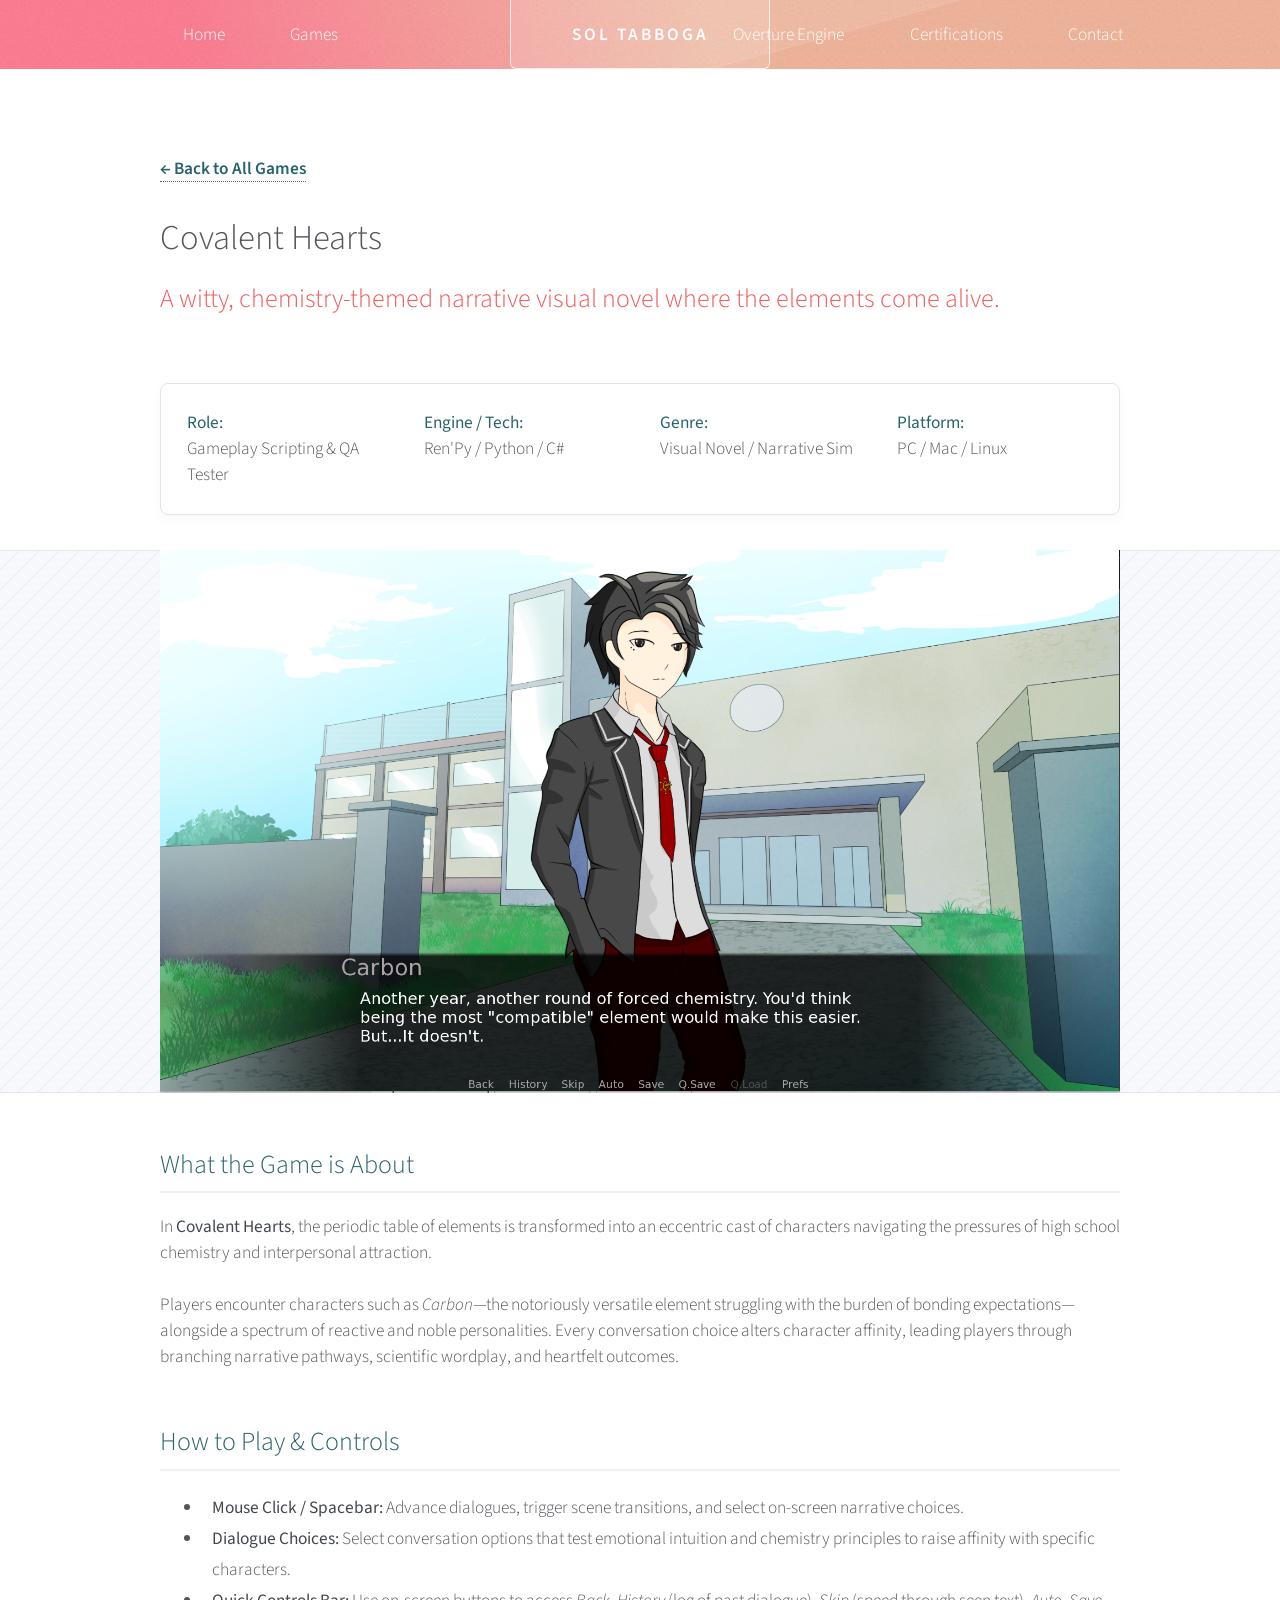
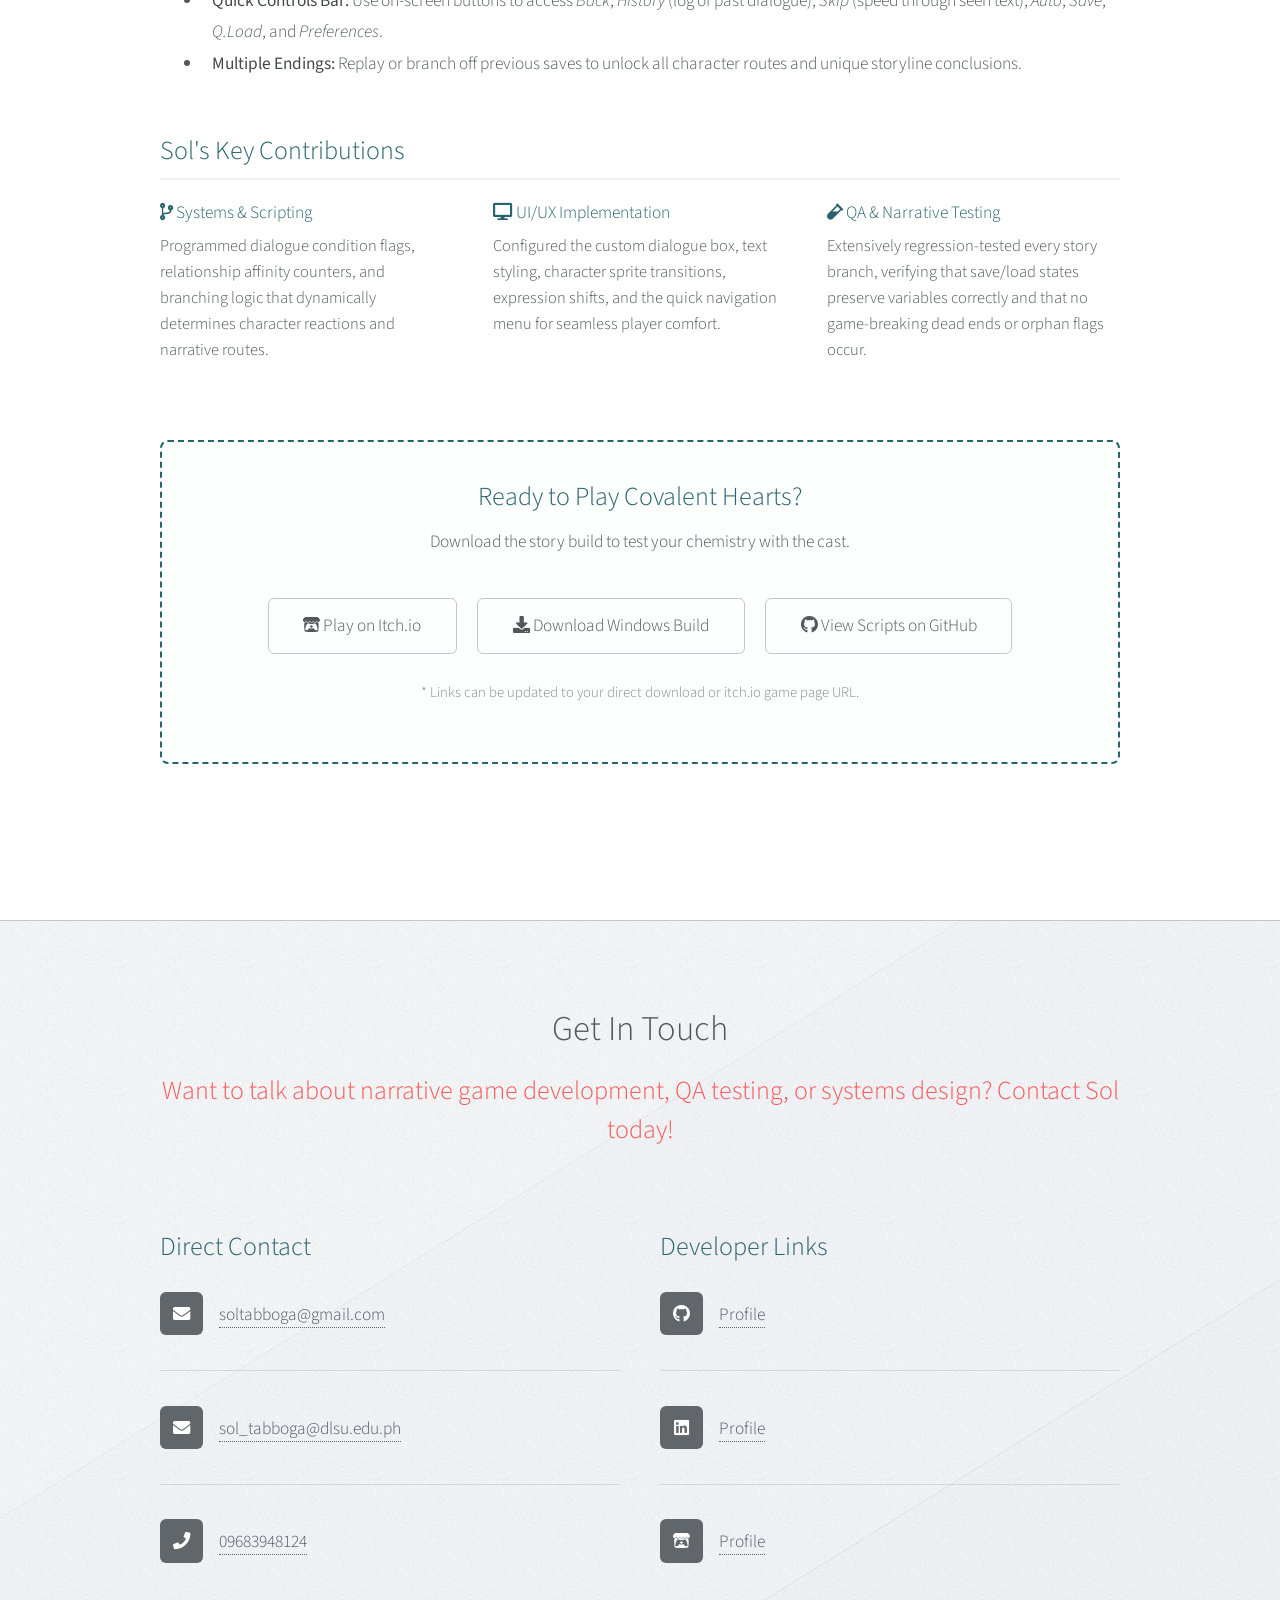
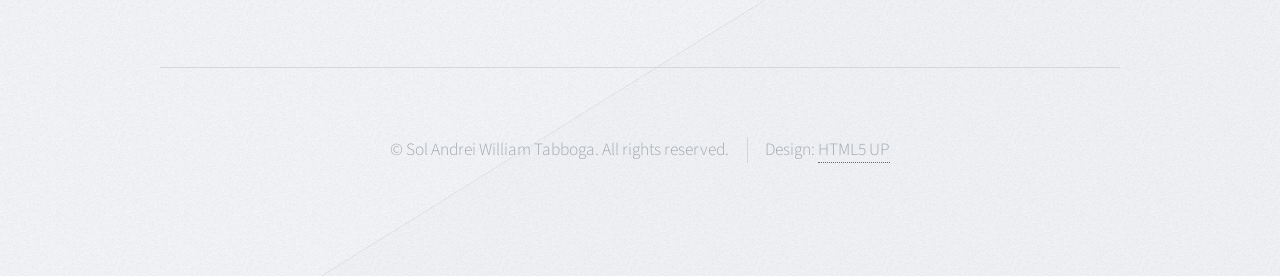
==== covalent-hearts.html @ 1c7dc6fd "Initial commit: Sol Andrei William Tabboga - Game Dev Portfolio" ====
<!DOCTYPE HTML>
<!--
	Telephasic by HTML5 UP
	html5up.net | @ajlkn
	Free for personal and commercial use under the CCA 3.0 license (html5up.net/license)
-->
<html lang="en">
	<head>
		<title>Covalent Hearts | Game Details | Sol Andrei William Tabboga</title>
		<meta charset="utf-8" />
		<meta name="viewport" content="width=device-width, initial-scale=1, user-scalable=no" />
		<link rel="stylesheet" href="assets/css/main.css" />
	</head>
	<body class="no-sidebar is-preload">
		<div id="page-wrapper">

			<!-- Header -->
				<div id="header-wrapper">
					<div id="header" class="container">

						<!-- Logo -->
							<h1 id="logo"><a href="index.html">Sol Tabboga</a></h1>

						<!-- Nav -->
							<nav id="nav">
								<ul>
									<li><a href="index.html">Home</a></li>
									<li>
										<a href="index.html#games">Games</a>
										<ul>
											<li><a href="neatly.html">Neatly</a></li>
											<li><a href="covalent-hearts.html">Covalent Hearts</a></li>
											<li><a href="mythos-manuscripts.html">Mythos Manuscripts</a></li>
										</ul>
									</li>
									<li class="break"><a href="overture-engine.html">Overture Engine</a></li>
									<li><a href="index.html#certifications">Certifications</a></li>
									<li><a href="#contact">Contact</a></li>
								</ul>
							</nav>

					</div>
				</div>

			<!-- Main -->
				<div class="wrapper">
					<div class="container" id="main">

						<p style="margin-bottom: 2em;">
							<a href="index.html#games" style="text-decoration: none; font-weight: 600; color: #27636b;">&larr; Back to All Games</a>
						</p>

						<!-- Content -->
							<article id="content">
								<header>
									<h2>Covalent Hearts</h2>
									<p>A witty, chemistry-themed narrative visual novel where the elements come alive.</p>
								</header>

								<!-- Project Metadata Banner -->
								<div class="project-meta-box">
									<div class="row">
										<div class="col-3 col-6-mobile">
											<strong style="color: #27636b;">Role:</strong><br />
											Gameplay Scripting &amp; QA Tester
										</div>
										<div class="col-3 col-6-mobile">
											<strong style="color: #27636b;">Engine / Tech:</strong><br />
											Ren'Py / Python / C#
										</div>
										<div class="col-3 col-6-mobile">
											<strong style="color: #27636b;">Genre:</strong><br />
											Visual Novel / Narrative Sim
										</div>
										<div class="col-3 col-6-mobile">
											<strong style="color: #27636b;">Platform:</strong><br />
											PC / Mac / Linux
										</div>
									</div>
								</div>

								<!-- Featured Hero Image -->
								<div class="image-wrapper first">
									<span class="image featured"><img src="images/CovalentHearts.png" alt="Covalent Hearts Gameplay Scene with Carbon" /></span>
								</div>

								<!-- Section: What the Game is About -->
								<section style="margin-top: 2.5em;">
									<h3 style="color: #27636b; font-size: 1.5em; border-bottom: 2px solid #eef2f5; padding-bottom: 0.3em; margin-bottom: 0.8em;">
										What the Game is About
									</h3>
									<p>
										In <strong>Covalent Hearts</strong>, the periodic table of elements is transformed into an eccentric cast of characters navigating the pressures of high school chemistry and interpersonal attraction.
									</p>
									<p>
										Players encounter characters such as <em>Carbon</em>—the notoriously versatile element struggling with the burden of bonding expectations—alongside a spectrum of reactive and noble personalities. Every conversation choice alters character affinity, leading players through branching narrative pathways, scientific wordplay, and heartfelt outcomes.
									</p>
								</section>

								<!-- Section: How to Play & Controls -->
								<section style="margin-top: 2.5em;">
									<h3 style="color: #27636b; font-size: 1.5em; border-bottom: 2px solid #eef2f5; padding-bottom: 0.3em; margin-bottom: 0.8em;">
										How to Play &amp; Controls
									</h3>
									<ul style="list-style: disc; margin-left: 1.5em; line-height: 1.8em; margin-bottom: 1.5em;">
										<li><strong>Mouse Click / Spacebar:</strong> Advance dialogues, trigger scene transitions, and select on-screen narrative choices.</li>
										<li><strong>Dialogue Choices:</strong> Select conversation options that test emotional intuition and chemistry principles to raise affinity with specific characters.</li>
										<li><strong>Quick Controls Bar:</strong> Use on-screen buttons to access <em>Back</em>, <em>History</em> (log of past dialogue), <em>Skip</em> (speed through seen text), <em>Auto</em>, <em>Save</em>, <em>Q.Load</em>, and <em>Preferences</em>.</li>
										<li><strong>Multiple Endings:</strong> Replay or branch off previous saves to unlock all character routes and unique storyline conclusions.</li>
									</ul>
								</section>

								<!-- Section: Role & Technical Contributions -->
								<section style="margin-top: 2.5em;">
									<h3 style="color: #27636b; font-size: 1.5em; border-bottom: 2px solid #eef2f5; padding-bottom: 0.3em; margin-bottom: 0.8em;">
										Sol's Key Contributions
									</h3>
									<div class="row">
										<div class="col-4 col-12-narrower">
											<h4 style="color: #27636b; margin-bottom: 0.4em;"><i class="fas fa-code-branch"></i> Systems &amp; Scripting</h4>
											<p style="font-size: 0.95em;">
												Programmed dialogue condition flags, relationship affinity counters, and branching logic that dynamically determines character reactions and narrative routes.
											</p>
										</div>
										<div class="col-4 col-12-narrower">
											<h4 style="color: #27636b; margin-bottom: 0.4em;"><i class="fas fa-desktop"></i> UI/UX Implementation</h4>
											<p style="font-size: 0.95em;">
												Configured the custom dialogue box, text styling, character sprite transitions, expression shifts, and the quick navigation menu for seamless player comfort.
											</p>
										</div>
										<div class="col-4 col-12-narrower">
											<h4 style="color: #27636b; margin-bottom: 0.4em;"><i class="fas fa-vial"></i> QA &amp; Narrative Testing</h4>
											<p style="font-size: 0.95em;">
												Extensively regression-tested every story branch, verifying that save/load states preserve variables correctly and that no game-breaking dead ends or orphan flags occur.
											</p>
										</div>
									</div>
								</section>

								<!-- Download / Play Callout Box -->
								<div class="download-card">
									<h3 style="color: #27636b; margin-bottom: 0.5em;">Ready to Play Covalent Hearts?</h3>
									<p style="margin-bottom: 1.5em;">Download the story build to test your chemistry with the cast.</p>
									<ul class="actions" style="justify-content: center;">
										<li><a href="https://itch.io" target="_blank" rel="noopener noreferrer" class="button"><i class="fab fa-itch-io"></i> Play on Itch.io</a></li>
										<li><a href="#" class="button alt"><i class="fas fa-download"></i> Download Windows Build</a></li>
										<li><a href="https://github.com" target="_blank" rel="noopener noreferrer" class="button alt"><i class="fab fa-github"></i> View Scripts on GitHub</a></li>
									</ul>
									<p style="font-size: 0.85em; color: #888; margin-top: 1em;">* Links can be updated to your direct download or itch.io game page URL.</p>
								</div>

							</article>

					</div>
				</div>

			<!-- Footer / Contact -->
				<div id="footer-wrapper">
					<div id="footer" class="container">
						<header class="major" id="contact">
							<h2>Get In Touch</h2>
							<p>Want to talk about narrative game development, QA testing, or systems design? Contact Sol today!</p>
						</header>
						<div class="row">
							<section class="col-6 col-12-narrower">
								<h3 style="margin-bottom: 1em; color: #27636b;">Direct Contact</h3>
								<ul class="divided icons">
									<li class="icon solid fa-envelope">
										<a href="mailto:soltabboga@gmail.com">soltabboga@gmail.com</a>
									</li>
									<li class="icon solid fa-envelope">
										<a href="mailto:sol_tabboga@dlsu.edu.ph">sol_tabboga@dlsu.edu.ph</a>
									</li>
									<li class="icon solid fa-phone">
										<a href="tel:09683948124">09683948124</a>
									</li>
								</ul>
							</section>
							<section class="col-6 col-12-narrower">
								<h3 style="margin-bottom: 1em; color: #27636b;">Developer Links</h3>
								<ul class="divided icons">
									<li class="icon brands fa-github">
										<a href="https://github.com" target="_blank" rel="noopener noreferrer"><span class="extra">github.com/</span>Profile</a>
									</li>
									<li class="icon brands fa-linkedin">
										<a href="https://linkedin.com" target="_blank" rel="noopener noreferrer"><span class="extra">linkedin.com/</span>Profile</a>
									</li>
									<li class="icon brands fa-itch-io">
										<a href="https://itch.io" target="_blank" rel="noopener noreferrer"><span class="extra">itch.io/</span>Profile</a>
									</li>
								</ul>
							</section>
						</div>
					</div>
					<div id="copyright" class="container">
						<ul class="menu">
							<li>&copy; Sol Andrei William Tabboga. All rights reserved.</li><li>Design: <a href="http://html5up.net">HTML5 UP</a></li>
						</ul>
					</div>
				</div>

		</div>

		<!-- Scripts -->
			<script src="assets/js/jquery.min.js"></script>
			<script src="assets/js/jquery.dropotron.min.js"></script>
			<script src="assets/js/browser.min.js"></script>
			<script src="assets/js/breakpoints.min.js"></script>
			<script src="assets/js/util.js"></script>
			<script src="assets/js/main.js"></script>

	</body>
</html>
---- assets/css/main.css ----
@import url("fontawesome-all.min.css");
@import url("https://fonts.googleapis.com/css?family=Source+Sans+Pro:300,300italic,400,400italic,600");

/*
	Telephasic by HTML5 UP
	html5up.net | @ajlkn
	Free for personal and commercial use under the CCA 3.0 license (html5up.net/license)
*/

html, body, div, span, applet, object,
iframe, h1, h2, h3, h4, h5, h6, p, blockquote,
pre, a, abbr, acronym, address, big, cite,
code, del, dfn, em, img, ins, kbd, q, s, samp,
small, strike, strong, sub, sup, tt, var, b,
u, i, center, dl, dt, dd, ol, ul, li, fieldset,
form, label, legend, table, caption, tbody,
tfoot, thead, tr, th, td, article, aside,
canvas, details, embed, figure, figcaption,
footer, header, hgroup, menu, nav, output, ruby,
section, summary, time, mark, audio, video {
	margin: 0;
	padding: 0;
	border: 0;
	font-size: 100%;
	font: inherit;
	vertical-align: baseline;}

article, aside, details, figcaption, figure,
footer, header, hgroup, menu, nav, section {
	display: block;}

body {
	line-height: 1;
}

ol, ul {
	list-style: none;
}

blockquote, q {
	quotes: none;
}

	blockquote:before, blockquote:after, q:before, q:after {
		content: '';
		content: none;
	}

table {
	border-collapse: collapse;
	border-spacing: 0;
}

body {
	-webkit-text-size-adjust: none;
}

mark {
	background-color: transparent;
	color: inherit;
}

input::-moz-focus-inner {
	border: 0;
	padding: 0;
}

input, select, textarea {
	-moz-appearance: none;
	-webkit-appearance: none;
	-ms-appearance: none;
	appearance: none;
}

/* Basic */

	@-ms-viewport {
		width: device-width;
	}

	html {
		box-sizing: border-box;
	}

	*, *:before, *:after {
		box-sizing: inherit;
	}

	body {
		background: #f5f7fa;
		font-family: 'Source Sans Pro', sans-serif;
		font-weight: 300;
		color: #52575c;
		line-height: 1.75em;
		font-size: 14pt;
	}

		body.is-preload *, body.is-preload *:before, body.is-preload *:after {
			-moz-animation: none !important;
			-webkit-animation: none !important;
			-ms-animation: none !important;
			animation: none !important;
			-moz-transition: none !important;
			-webkit-transition: none !important;
			-ms-transition: none !important;
			transition: none !important;
		}

	input, textarea, select {
		font-family: 'Source Sans Pro', sans-serif;
		font-weight: 300;
		color: #52575c;
		line-height: 1.75em;
		font-size: 15pt;
	}

	h1, h2, h3, h4, h5, h6 {
		font-weight: 300;
		color: #52575c;
	}

	h1 a, h2 a, h3 a, h4 a, h5 a, h6 a {
		color: inherit;
		text-decoration: none;
	}

	h2 {
		font-size: 2em;
		line-height: 1.25em;
	}

	h3 {
		font-size: 1.5em;
		line-height: 1.5em;
	}

	a {
		-moz-transition: color 0.25s ease-in-out, border-color 0.25s ease-in-out, background-color 0.25s ease-in-out;
		-webkit-transition: color 0.25s ease-in-out, border-color 0.25s ease-in-out, background-color 0.25s ease-in-out;
		-ms-transition: color 0.25s ease-in-out, border-color 0.25s ease-in-out, background-color 0.25s ease-in-out;
		transition: color 0.25s ease-in-out, border-color 0.25s ease-in-out, background-color 0.25s ease-in-out;
		color: inherit;
		text-decoration: none;
		border-bottom: dotted 1px #62676c;
	}

		a:hover {
			color: #f35858;
			border-bottom-color: rgba(255, 255, 255, 0);
		}

	strong, b {
		font-weight: 400;
		color: #42474c;
	}

	em, i {
		font-style: italic;
	}

	sub {
		position: relative;
		top: 0.5em;
		font-size: 0.8em;
	}

	sup {
		position: relative;
		top: -0.5em;
		font-size: 0.8em;
	}

	hr {
		border: 0;
		border-top: solid 1px #c2c7cc;
	}

	blockquote {
		border-left: solid 0.5em #c2c7cc;
		padding: 1em 0 1em 2em;
		font-style: italic;
	}

	p, ul, ol, dl, table {
		margin-bottom: 1.5em;
	}

	br.clear {
		clear: both;
	}

	.features {
		margin-bottom: 1.5em;
	}

	.feature {
		text-align: center;
	}

/* Sections/Article */

	section, article {
		margin-bottom: 3em;
	}

	section > :last-child,
	article > :last-child,
	section:last-child,
	article:last-child {
		margin-bottom: 0;
	}

	.row > section, .row > article {
		margin-bottom: 0;
	}

	header {
		margin-bottom: 1.5em;
	}

		header > p {
			display: block;
			color: #f35858;
			padding: 0.75em 0 1em 0;
			font-size: 1.5em;
			line-height: 1.5em;
		}

		header.major {
			text-align: center;
		}

/* Container */

	.container {
		margin: 0 auto;
		max-width: 100%;
		width: 1200px;
	}

		@media screen and (max-width: 1280px) {

			.container {
				width: 960px;
			}

		}

		@media screen and (max-width: 1080px) {

			.container {
				width: 100%;
			}

		}

		@media screen and (max-width: 820px) {

			.container {
				width: 100%;
			}

		}

		@media screen and (max-width: 736px) {

			.container {
				width: 100%;
			}

		}

		@media screen and (max-width: 480px) {

			.container {
				width: 100%;
			}

		}

/* Row */

	.row {
		display: flex;
		flex-wrap: wrap;
		box-sizing: border-box;
		align-items: stretch;
	}

		.row > * {
			box-sizing: border-box;
		}

		.row.gtr-uniform > * > :last-child {
			margin-bottom: 0;
		}

		.row.aln-left {
			justify-content: flex-start;
		}

		.row.aln-center {
			justify-content: center;
		}

		.row.aln-right {
			justify-content: flex-end;
		}

		.row.aln-top {
			align-items: flex-start;
		}

		.row.aln-middle {
			align-items: center;
		}

		.row.aln-bottom {
			align-items: flex-end;
		}

		.row > .imp {
			order: -1;
		}

		.row > .col-1 {
			width: 8.33333%;
		}

		.row > .off-1 {
			margin-left: 8.33333%;
		}

		.row > .col-2 {
			width: 16.66667%;
		}

		.row > .off-2 {
			margin-left: 16.66667%;
		}

		.row > .col-3 {
			width: 25%;
		}

		.row > .off-3 {
			margin-left: 25%;
		}

		.row > .col-4 {
			width: 33.33333%;
		}

		.row > .off-4 {
			margin-left: 33.33333%;
		}

		.row > .col-5 {
			width: 41.66667%;
		}

		.row > .off-5 {
			margin-left: 41.66667%;
		}

		.row > .col-6 {
			width: 50%;
		}

		.row > .off-6 {
			margin-left: 50%;
		}

		.row > .col-7 {
			width: 58.33333%;
		}

		.row > .off-7 {
			margin-left: 58.33333%;
		}

		.row > .col-8 {
			width: 66.66667%;
		}

		.row > .off-8 {
			margin-left: 66.66667%;
		}

		.row > .col-9 {
			width: 75%;
		}

		.row > .off-9 {
			margin-left: 75%;
		}

		.row > .col-10 {
			width: 83.33333%;
		}

		.row > .off-10 {
			margin-left: 83.33333%;
		}

		.row > .col-11 {
			width: 91.66667%;
		}

		.row > .off-11 {
			margin-left: 91.66667%;
		}

		.row > .col-12 {
			width: 100%;
		}

		.row > .off-12 {
			margin-left: 100%;
		}

		.row.gtr-0 {
			margin-top: 0px;
			margin-left: 0px;
		}

			.row.gtr-0 > * {
				padding: 0px 0 0 0px;
			}

			.row.gtr-0.gtr-uniform {
				margin-top: 0px;
			}

				.row.gtr-0.gtr-uniform > * {
					padding-top: 0px;
				}

		.row.gtr-25 {
			margin-top: -12.5px;
			margin-left: -12.5px;
		}

			.row.gtr-25 > * {
				padding: 12.5px 0 0 12.5px;
			}

			.row.gtr-25.gtr-uniform {
				margin-top: -12.5px;
			}

				.row.gtr-25.gtr-uniform > * {
					padding-top: 12.5px;
				}

		.row.gtr-50 {
			margin-top: -25px;
			margin-left: -25px;
		}

			.row.gtr-50 > * {
				padding: 25px 0 0 25px;
			}

			.row.gtr-50.gtr-uniform {
				margin-top: -25px;
			}

				.row.gtr-50.gtr-uniform > * {
					padding-top: 25px;
				}

		.row {
			margin-top: -50px;
			margin-left: -50px;
		}

			.row > * {
				padding: 50px 0 0 50px;
			}

			.row.gtr-uniform {
				margin-top: -50px;
			}

				.row.gtr-uniform > * {
					padding-top: 50px;
				}

		.row.gtr-150 {
			margin-top: -75px;
			margin-left: -75px;
		}

			.row.gtr-150 > * {
				padding: 75px 0 0 75px;
			}

			.row.gtr-150.gtr-uniform {
				margin-top: -75px;
			}

				.row.gtr-150.gtr-uniform > * {
					padding-top: 75px;
				}

		.row.gtr-200 {
			margin-top: -100px;
			margin-left: -100px;
		}

			.row.gtr-200 > * {
				padding: 100px 0 0 100px;
			}

			.row.gtr-200.gtr-uniform {
				margin-top: -100px;
			}

				.row.gtr-200.gtr-uniform > * {
					padding-top: 100px;
				}

		@media screen and (max-width: 1280px) {

			.row {
				display: flex;
				flex-wrap: wrap;
				box-sizing: border-box;
				align-items: stretch;
			}

				.row > * {
					box-sizing: border-box;
				}

				.row.gtr-uniform > * > :last-child {
					margin-bottom: 0;
				}

				.row.aln-left {
					justify-content: flex-start;
				}

				.row.aln-center {
					justify-content: center;
				}

				.row.aln-right {
					justify-content: flex-end;
				}

				.row.aln-top {
					align-items: flex-start;
				}

				.row.aln-middle {
					align-items: center;
				}

				.row.aln-bottom {
					align-items: flex-end;
				}

				.row > .imp-normal {
					order: -1;
				}

				.row > .col-1-normal {
					width: 8.33333%;
				}

				.row > .off-1-normal {
					margin-left: 8.33333%;
				}

				.row > .col-2-normal {
					width: 16.66667%;
				}

				.row > .off-2-normal {
					margin-left: 16.66667%;
				}

				.row > .col-3-normal {
					width: 25%;
				}

				.row > .off-3-normal {
					margin-left: 25%;
				}

				.row > .col-4-normal {
					width: 33.33333%;
				}

				.row > .off-4-normal {
					margin-left: 33.33333%;
				}

				.row > .col-5-normal {
					width: 41.66667%;
				}

				.row > .off-5-normal {
					margin-left: 41.66667%;
				}

				.row > .col-6-normal {
					width: 50%;
				}

				.row > .off-6-normal {
					margin-left: 50%;
				}

				.row > .col-7-normal {
					width: 58.33333%;
				}

				.row > .off-7-normal {
					margin-left: 58.33333%;
				}

				.row > .col-8-normal {
					width: 66.66667%;
				}

				.row > .off-8-normal {
					margin-left: 66.66667%;
				}

				.row > .col-9-normal {
					width: 75%;
				}

				.row > .off-9-normal {
					margin-left: 75%;
				}

				.row > .col-10-normal {
					width: 83.33333%;
				}

				.row > .off-10-normal {
					margin-left: 83.33333%;
				}

				.row > .col-11-normal {
					width: 91.66667%;
				}

				.row > .off-11-normal {
					margin-left: 91.66667%;
				}

				.row > .col-12-normal {
					width: 100%;
				}

				.row > .off-12-normal {
					margin-left: 100%;
				}

				.row.gtr-0 {
					margin-top: 0px;
					margin-left: 0px;
				}

					.row.gtr-0 > * {
						padding: 0px 0 0 0px;
					}

					.row.gtr-0.gtr-uniform {
						margin-top: 0px;
					}

						.row.gtr-0.gtr-uniform > * {
							padding-top: 0px;
						}

				.row.gtr-25 {
					margin-top: -10px;
					margin-left: -10px;
				}

					.row.gtr-25 > * {
						padding: 10px 0 0 10px;
					}

					.row.gtr-25.gtr-uniform {
						margin-top: -10px;
					}

						.row.gtr-25.gtr-uniform > * {
							padding-top: 10px;
						}

				.row.gtr-50 {
					margin-top: -20px;
					margin-left: -20px;
				}

					.row.gtr-50 > * {
						padding: 20px 0 0 20px;
					}

					.row.gtr-50.gtr-uniform {
						margin-top: -20px;
					}

						.row.gtr-50.gtr-uniform > * {
							padding-top: 20px;
						}

				.row {
					margin-top: -40px;
					margin-left: -40px;
				}

					.row > * {
						padding: 40px 0 0 40px;
					}

					.row.gtr-uniform {
						margin-top: -40px;
					}

						.row.gtr-uniform > * {
							padding-top: 40px;
						}

				.row.gtr-150 {
					margin-top: -60px;
					margin-left: -60px;
				}

					.row.gtr-150 > * {
						padding: 60px 0 0 60px;
					}

					.row.gtr-150.gtr-uniform {
						margin-top: -60px;
					}

						.row.gtr-150.gtr-uniform > * {
							padding-top: 60px;
						}

				.row.gtr-200 {
					margin-top: -80px;
					margin-left: -80px;
				}

					.row.gtr-200 > * {
						padding: 80px 0 0 80px;
					}

					.row.gtr-200.gtr-uniform {
						margin-top: -80px;
					}

						.row.gtr-200.gtr-uniform > * {
							padding-top: 80px;
						}

		}

		@media screen and (max-width: 1080px) {

			.row {
				display: flex;
				flex-wrap: wrap;
				box-sizing: border-box;
				align-items: stretch;
			}

				.row > * {
					box-sizing: border-box;
				}

				.row.gtr-uniform > * > :last-child {
					margin-bottom: 0;
				}

				.row.aln-left {
					justify-content: flex-start;
				}

				.row.aln-center {
					justify-content: center;
				}

				.row.aln-right {
					justify-content: flex-end;
				}

				.row.aln-top {
					align-items: flex-start;
				}

				.row.aln-middle {
					align-items: center;
				}

				.row.aln-bottom {
					align-items: flex-end;
				}

				.row > .imp-narrow {
					order: -1;
				}

				.row > .col-1-narrow {
					width: 8.33333%;
				}

				.row > .off-1-narrow {
					margin-left: 8.33333%;
				}

				.row > .col-2-narrow {
					width: 16.66667%;
				}

				.row > .off-2-narrow {
					margin-left: 16.66667%;
				}

				.row > .col-3-narrow {
					width: 25%;
				}

				.row > .off-3-narrow {
					margin-left: 25%;
				}

				.row > .col-4-narrow {
					width: 33.33333%;
				}

				.row > .off-4-narrow {
					margin-left: 33.33333%;
				}

				.row > .col-5-narrow {
					width: 41.66667%;
				}

				.row > .off-5-narrow {
					margin-left: 41.66667%;
				}

				.row > .col-6-narrow {
					width: 50%;
				}

				.row > .off-6-narrow {
					margin-left: 50%;
				}

				.row > .col-7-narrow {
					width: 58.33333%;
				}

				.row > .off-7-narrow {
					margin-left: 58.33333%;
				}

				.row > .col-8-narrow {
					width: 66.66667%;
				}

				.row > .off-8-narrow {
					margin-left: 66.66667%;
				}

				.row > .col-9-narrow {
					width: 75%;
				}

				.row > .off-9-narrow {
					margin-left: 75%;
				}

				.row > .col-10-narrow {
					width: 83.33333%;
				}

				.row > .off-10-narrow {
					margin-left: 83.33333%;
				}

				.row > .col-11-narrow {
					width: 91.66667%;
				}

				.row > .off-11-narrow {
					margin-left: 91.66667%;
				}

				.row > .col-12-narrow {
					width: 100%;
				}

				.row > .off-12-narrow {
					margin-left: 100%;
				}

				.row.gtr-0 {
					margin-top: 0px;
					margin-left: 0px;
				}

					.row.gtr-0 > * {
						padding: 0px 0 0 0px;
					}

					.row.gtr-0.gtr-uniform {
						margin-top: 0px;
					}

						.row.gtr-0.gtr-uniform > * {
							padding-top: 0px;
						}

				.row.gtr-25 {
					margin-top: -10px;
					margin-left: -10px;
				}

					.row.gtr-25 > * {
						padding: 10px 0 0 10px;
					}

					.row.gtr-25.gtr-uniform {
						margin-top: -10px;
					}

						.row.gtr-25.gtr-uniform > * {
							padding-top: 10px;
						}

				.row.gtr-50 {
					margin-top: -20px;
					margin-left: -20px;
				}

					.row.gtr-50 > * {
						padding: 20px 0 0 20px;
					}

					.row.gtr-50.gtr-uniform {
						margin-top: -20px;
					}

						.row.gtr-50.gtr-uniform > * {
							padding-top: 20px;
						}

				.row {
					margin-top: -40px;
					margin-left: -40px;
				}

					.row > * {
						padding: 40px 0 0 40px;
					}

					.row.gtr-uniform {
						margin-top: -40px;
					}

						.row.gtr-uniform > * {
							padding-top: 40px;
						}

				.row.gtr-150 {
					margin-top: -60px;
					margin-left: -60px;
				}

					.row.gtr-150 > * {
						padding: 60px 0 0 60px;
					}

					.row.gtr-150.gtr-uniform {
						margin-top: -60px;
					}

						.row.gtr-150.gtr-uniform > * {
							padding-top: 60px;
						}

				.row.gtr-200 {
					margin-top: -80px;
					margin-left: -80px;
				}

					.row.gtr-200 > * {
						padding: 80px 0 0 80px;
					}

					.row.gtr-200.gtr-uniform {
						margin-top: -80px;
					}

						.row.gtr-200.gtr-uniform > * {
							padding-top: 80px;
						}

		}

		@media screen and (max-width: 820px) {

			.row {
				display: flex;
				flex-wrap: wrap;
				box-sizing: border-box;
				align-items: stretch;
			}

				.row > * {
					box-sizing: border-box;
				}

				.row.gtr-uniform > * > :last-child {
					margin-bottom: 0;
				}

				.row.aln-left {
					justify-content: flex-start;
				}

				.row.aln-center {
					justify-content: center;
				}

				.row.aln-right {
					justify-content: flex-end;
				}

				.row.aln-top {
					align-items: flex-start;
				}

				.row.aln-middle {
					align-items: center;
				}

				.row.aln-bottom {
					align-items: flex-end;
				}

				.row > .imp-narrower {
					order: -1;
				}

				.row > .col-1-narrower {
					width: 8.33333%;
				}

				.row > .off-1-narrower {
					margin-left: 8.33333%;
				}

				.row > .col-2-narrower {
					width: 16.66667%;
				}

				.row > .off-2-narrower {
					margin-left: 16.66667%;
				}

				.row > .col-3-narrower {
					width: 25%;
				}

				.row > .off-3-narrower {
					margin-left: 25%;
				}

				.row > .col-4-narrower {
					width: 33.33333%;
				}

				.row > .off-4-narrower {
					margin-left: 33.33333%;
				}

				.row > .col-5-narrower {
					width: 41.66667%;
				}

				.row > .off-5-narrower {
					margin-left: 41.66667%;
				}

				.row > .col-6-narrower {
					width: 50%;
				}

				.row > .off-6-narrower {
					margin-left: 50%;
				}

				.row > .col-7-narrower {
					width: 58.33333%;
				}

				.row > .off-7-narrower {
					margin-left: 58.33333%;
				}

				.row > .col-8-narrower {
					width: 66.66667%;
				}

				.row > .off-8-narrower {
					margin-left: 66.66667%;
				}

				.row > .col-9-narrower {
					width: 75%;
				}

				.row > .off-9-narrower {
					margin-left: 75%;
				}

				.row > .col-10-narrower {
					width: 83.33333%;
				}

				.row > .off-10-narrower {
					margin-left: 83.33333%;
				}

				.row > .col-11-narrower {
					width: 91.66667%;
				}

				.row > .off-11-narrower {
					margin-left: 91.66667%;
				}

				.row > .col-12-narrower {
					width: 100%;
				}

				.row > .off-12-narrower {
					margin-left: 100%;
				}

				.row.gtr-0 {
					margin-top: 0px;
					margin-left: 0px;
				}

					.row.gtr-0 > * {
						padding: 0px 0 0 0px;
					}

					.row.gtr-0.gtr-uniform {
						margin-top: 0px;
					}

						.row.gtr-0.gtr-uniform > * {
							padding-top: 0px;
						}

				.row.gtr-25 {
					margin-top: -7.5px;
					margin-left: -7.5px;
				}

					.row.gtr-25 > * {
						padding: 7.5px 0 0 7.5px;
					}

					.row.gtr-25.gtr-uniform {
						margin-top: -7.5px;
					}

						.row.gtr-25.gtr-uniform > * {
							padding-top: 7.5px;
						}

				.row.gtr-50 {
					margin-top: -15px;
					margin-left: -15px;
				}

					.row.gtr-50 > * {
						padding: 15px 0 0 15px;
					}

					.row.gtr-50.gtr-uniform {
						margin-top: -15px;
					}

						.row.gtr-50.gtr-uniform > * {
							padding-top: 15px;
						}

				.row {
					margin-top: -30px;
					margin-left: -30px;
				}

					.row > * {
						padding: 30px 0 0 30px;
					}

					.row.gtr-uniform {
						margin-top: -30px;
					}

						.row.gtr-uniform > * {
							padding-top: 30px;
						}

				.row.gtr-150 {
					margin-top: -45px;
					margin-left: -45px;
				}

					.row.gtr-150 > * {
						padding: 45px 0 0 45px;
					}

					.row.gtr-150.gtr-uniform {
						margin-top: -45px;
					}

						.row.gtr-150.gtr-uniform > * {
							padding-top: 45px;
						}

				.row.gtr-200 {
					margin-top: -60px;
					margin-left: -60px;
				}

					.row.gtr-200 > * {
						padding: 60px 0 0 60px;
					}

					.row.gtr-200.gtr-uniform {
						margin-top: -60px;
					}

						.row.gtr-200.gtr-uniform > * {
							padding-top: 60px;
						}

		}

		@media screen and (max-width: 736px) {

			.row {
				display: flex;
				flex-wrap: wrap;
				box-sizing: border-box;
				align-items: stretch;
			}

				.row > * {
					box-sizing: border-box;
				}

				.row.gtr-uniform > * > :last-child {
					margin-bottom: 0;
				}

				.row.aln-left {
					justify-content: flex-start;
				}

				.row.aln-center {
					justify-content: center;
				}

				.row.aln-right {
					justify-content: flex-end;
				}

				.row.aln-top {
					align-items: flex-start;
				}

				.row.aln-middle {
					align-items: center;
				}

				.row.aln-bottom {
					align-items: flex-end;
				}

				.row > .imp-mobile {
					order: -1;
				}

				.row > .col-1-mobile {
					width: 8.33333%;
				}

				.row > .off-1-mobile {
					margin-left: 8.33333%;
				}

				.row > .col-2-mobile {
					width: 16.66667%;
				}

				.row > .off-2-mobile {
					margin-left: 16.66667%;
				}

				.row > .col-3-mobile {
					width: 25%;
				}

				.row > .off-3-mobile {
					margin-left: 25%;
				}

				.row > .col-4-mobile {
					width: 33.33333%;
				}

				.row > .off-4-mobile {
					margin-left: 33.33333%;
				}

				.row > .col-5-mobile {
					width: 41.66667%;
				}

				.row > .off-5-mobile {
					margin-left: 41.66667%;
				}

				.row > .col-6-mobile {
					width: 50%;
				}

				.row > .off-6-mobile {
					margin-left: 50%;
				}

				.row > .col-7-mobile {
					width: 58.33333%;
				}

				.row > .off-7-mobile {
					margin-left: 58.33333%;
				}

				.row > .col-8-mobile {
					width: 66.66667%;
				}

				.row > .off-8-mobile {
					margin-left: 66.66667%;
				}

				.row > .col-9-mobile {
					width: 75%;
				}

				.row > .off-9-mobile {
					margin-left: 75%;
				}

				.row > .col-10-mobile {
					width: 83.33333%;
				}

				.row > .off-10-mobile {
					margin-left: 83.33333%;
				}

				.row > .col-11-mobile {
					width: 91.66667%;
				}

				.row > .off-11-mobile {
					margin-left: 91.66667%;
				}

				.row > .col-12-mobile {
					width: 100%;
				}

				.row > .off-12-mobile {
					margin-left: 100%;
				}

				.row.gtr-0 {
					margin-top: 0px;
					margin-left: 0px;
				}

					.row.gtr-0 > * {
						padding: 0px 0 0 0px;
					}

					.row.gtr-0.gtr-uniform {
						margin-top: 0px;
					}

						.row.gtr-0.gtr-uniform > * {
							padding-top: 0px;
						}

				.row.gtr-25 {
					margin-top: -5px;
					margin-left: -5px;
				}

					.row.gtr-25 > * {
						padding: 5px 0 0 5px;
					}

					.row.gtr-25.gtr-uniform {
						margin-top: -5px;
					}

						.row.gtr-25.gtr-uniform > * {
							padding-top: 5px;
						}

				.row.gtr-50 {
					margin-top: -10px;
					margin-left: -10px;
				}

					.row.gtr-50 > * {
						padding: 10px 0 0 10px;
					}

					.row.gtr-50.gtr-uniform {
						margin-top: -10px;
					}

						.row.gtr-50.gtr-uniform > * {
							padding-top: 10px;
						}

				.row {
					margin-top: -20px;
					margin-left: -20px;
				}

					.row > * {
						padding: 20px 0 0 20px;
					}

					.row.gtr-uniform {
						margin-top: -20px;
					}

						.row.gtr-uniform > * {
							padding-top: 20px;
						}

				.row.gtr-150 {
					margin-top: -30px;
					margin-left: -30px;
				}

					.row.gtr-150 > * {
						padding: 30px 0 0 30px;
					}

					.row.gtr-150.gtr-uniform {
						margin-top: -30px;
					}

						.row.gtr-150.gtr-uniform > * {
							padding-top: 30px;
						}

				.row.gtr-200 {
					margin-top: -40px;
					margin-left: -40px;
				}

					.row.gtr-200 > * {
						padding: 40px 0 0 40px;
					}

					.row.gtr-200.gtr-uniform {
						margin-top: -40px;
					}

						.row.gtr-200.gtr-uniform > * {
							padding-top: 40px;
						}

		}

		@media screen and (max-width: 480px) {

			.row {
				display: flex;
				flex-wrap: wrap;
				box-sizing: border-box;
				align-items: stretch;
			}

				.row > * {
					box-sizing: border-box;
				}

				.row.gtr-uniform > * > :last-child {
					margin-bottom: 0;
				}

				.row.aln-left {
					justify-content: flex-start;
				}

				.row.aln-center {
					justify-content: center;
				}

				.row.aln-right {
					justify-content: flex-end;
				}

				.row.aln-top {
					align-items: flex-start;
				}

				.row.aln-middle {
					align-items: center;
				}

				.row.aln-bottom {
					align-items: flex-end;
				}

				.row > .imp-mobilep {
					order: -1;
				}

				.row > .col-1-mobilep {
					width: 8.33333%;
				}

				.row > .off-1-mobilep {
					margin-left: 8.33333%;
				}

				.row > .col-2-mobilep {
					width: 16.66667%;
				}

				.row > .off-2-mobilep {
					margin-left: 16.66667%;
				}

				.row > .col-3-mobilep {
					width: 25%;
				}

				.row > .off-3-mobilep {
					margin-left: 25%;
				}

				.row > .col-4-mobilep {
					width: 33.33333%;
				}

				.row > .off-4-mobilep {
					margin-left: 33.33333%;
				}

				.row > .col-5-mobilep {
					width: 41.66667%;
				}

				.row > .off-5-mobilep {
					margin-left: 41.66667%;
				}

				.row > .col-6-mobilep {
					width: 50%;
				}

				.row > .off-6-mobilep {
					margin-left: 50%;
				}

				.row > .col-7-mobilep {
					width: 58.33333%;
				}

				.row > .off-7-mobilep {
					margin-left: 58.33333%;
				}

				.row > .col-8-mobilep {
					width: 66.66667%;
				}

				.row > .off-8-mobilep {
					margin-left: 66.66667%;
				}

				.row > .col-9-mobilep {
					width: 75%;
				}

				.row > .off-9-mobilep {
					margin-left: 75%;
				}

				.row > .col-10-mobilep {
					width: 83.33333%;
				}

				.row > .off-10-mobilep {
					margin-left: 83.33333%;
				}

				.row > .col-11-mobilep {
					width: 91.66667%;
				}

				.row > .off-11-mobilep {
					margin-left: 91.66667%;
				}

				.row > .col-12-mobilep {
					width: 100%;
				}

				.row > .off-12-mobilep {
					margin-left: 100%;
				}

				.row.gtr-0 {
					margin-top: 0px;
					margin-left: 0px;
				}

					.row.gtr-0 > * {
						padding: 0px 0 0 0px;
					}

					.row.gtr-0.gtr-uniform {
						margin-top: 0px;
					}

						.row.gtr-0.gtr-uniform > * {
							padding-top: 0px;
						}

				.row.gtr-25 {
					margin-top: -5px;
					margin-left: -5px;
				}

					.row.gtr-25 > * {
						padding: 5px 0 0 5px;
					}

					.row.gtr-25.gtr-uniform {
						margin-top: -5px;
					}

						.row.gtr-25.gtr-uniform > * {
							padding-top: 5px;
						}

				.row.gtr-50 {
					margin-top: -10px;
					margin-left: -10px;
				}

					.row.gtr-50 > * {
						padding: 10px 0 0 10px;
					}

					.row.gtr-50.gtr-uniform {
						margin-top: -10px;
					}

						.row.gtr-50.gtr-uniform > * {
							padding-top: 10px;
						}

				.row {
					margin-top: -20px;
					margin-left: -20px;
				}

					.row > * {
						padding: 20px 0 0 20px;
					}

					.row.gtr-uniform {
						margin-top: -20px;
					}

						.row.gtr-uniform > * {
							padding-top: 20px;
						}

				.row.gtr-150 {
					margin-top: -30px;
					margin-left: -30px;
				}

					.row.gtr-150 > * {
						padding: 30px 0 0 30px;
					}

					.row.gtr-150.gtr-uniform {
						margin-top: -30px;
					}

						.row.gtr-150.gtr-uniform > * {
							padding-top: 30px;
						}

				.row.gtr-200 {
					margin-top: -40px;
					margin-left: -40px;
				}

					.row.gtr-200 > * {
						padding: 40px 0 0 40px;
					}

					.row.gtr-200.gtr-uniform {
						margin-top: -40px;
					}

						.row.gtr-200.gtr-uniform > * {
							padding-top: 40px;
						}

		}

/* Image */

	.image {
		-moz-transition: opacity 0.25s ease-in-out;
		-webkit-transition: opacity 0.25s ease-in-out;
		-ms-transition: opacity 0.25s ease-in-out;
		transition: opacity 0.25s ease-in-out;
		display: inline-block;
		outline: 0;
		border: 0;
	}

		.image img {
			display: block;
			width: 100%;
		}

		.image.fit {
			display: block;
			width: 100%;
		}

		.image.featured {
			display: block;
			width: 100%;
			margin: 0 0 3em 0;
		}

		.image.left {
			float: left;
			margin: 0 2em 2em 0;
		}

		.image.centered {
			display: block;
			margin: 0 0 3em 0;
		}

			.image.centered img {
				margin: 0 auto;
				width: auto;
			}

	a.image:hover {
		opacity: 0.85;
	}

/* List */

	ul {
		list-style: disc;
		padding-left: 1em;
	}

		ul li {
			padding-left: 0.5em;
		}

	ol {
		list-style: decimal;
		padding-left: 1.25em;
	}

		ol li {
			padding-left: 0.25em;
		}

/* Actions */

	ul.actions {
		padding-top: 1em;
		list-style: none;
		padding-left: 0;
	}

		ul.actions.major {
			text-align: center;
		}

		ul.actions li {
			display: inline-block;
			margin-left: 1em;
			padding-left: 0;
		}

			ul.actions li:first-child {
				margin-left: 0;
			}

/* Divided */

	ul.divided {
		list-style: none;
		padding-left: 0;
	}

		ul.divided li {
			border-top: solid 1px #d2d7dc;
			padding-top: 2em;
			margin-top: 2em;
			padding-left: 0;
		}

			ul.divided li:first-child {
				padding-top: 0;
				margin-top: 0;
				border-top: 0;
			}

/* Icons */

	ul.icons {
		list-style: none;
		padding-left: 0;
	}

		ul.icons li {
			padding-left: 0;
		}

			ul.icons li:before {
				display: inline-block;
				color: #fff;
				background: #61666b;
				width: 2.5em;
				height: 2.5em;
				border-radius: 0.35em;
				text-align: center;
				line-height: 2.5em;
				margin-right: 0.75em;
			}

/* Menu */

	ul.menu {
		list-style: none;
		padding-left: 0;
	}

		ul.menu li {
			display: inline-block;
			border-left: solid 1px #d2d7dc;
			padding-left: 1em;
			margin-left: 1em;
		}

			ul.menu li:first-child {
				border-left: 0;
				padding-left: 0;
				margin-left: 0;
			}

/* Form */

	form .actions {
		padding-top: 0;
	}

	form label {
		display: block;
		font-weight: 300;
		color: #52575c;
		margin: 0 0 0.5em 0;
	}

	form input[type="text"],
	form input[type="email"],
	form input[type="password"],
	form select,
	form textarea {
		-moz-transition: background-color 0.25s ease-in-out;
		-webkit-transition: background-color 0.25s ease-in-out;
		-ms-transition: background-color 0.25s ease-in-out;
		transition: background-color 0.25s ease-in-out;
		-webkit-appearance: none;
		display: block;
		background: #f9fbfe;
		border: solid 1px #d2d7dc;
		border-radius: 0.35em;
		width: 100%;
		line-height: 1.5em;
		padding: 0.75em;
	}

		form input[type="text"]:focus,
		form input[type="email"]:focus,
		form input[type="password"]:focus,
		form select:focus,
		form textarea:focus {
			background: #fff;
		}

	form textarea {
		min-height: 7em;
	}

	form ::-webkit-input-placeholder {
		color: #555 !important;
	}

	form :-moz-placeholder {
		color: #555 !important;
	}

	form ::-moz-placeholder {
		color: #555 !important;
	}

	form :-ms-input-placeholder {
		color: #555 !important;
	}

	form ::-moz-focus-inner {
		border: 0;
	}

/* Table */

	table {
		width: 100%;
	}

		table.default {
			width: 100%;
		}

			table.default tbody tr {
				border-top: solid 1px #D2D7DC;
			}

				table.default tbody tr:nth-child(2n+1) {
					background: #f9fbfe;
				}

			table.default td {
				padding: 0.5em 1em 0.5em 1em;
			}

			table.default th {
				text-align: left;
				font-weight: 400;
				padding: 0.5em 1em 0.5em 1em;
			}

			table.default tfoot {
				border-top: solid 1px #D2D7DC;
			}

/* Button */

	input[type="button"],
	input[type="submit"],
	input[type="reset"],
	button,
	.button {
		-moz-transition: color 0.25s ease-in-out, border-color 0.25s ease-in-out, background-color 0.25s ease-in-out;
		-webkit-transition: color 0.25s ease-in-out, border-color 0.25s ease-in-out, background-color 0.25s ease-in-out;
		-ms-transition: color 0.25s ease-in-out, border-color 0.25s ease-in-out, background-color 0.25s ease-in-out;
		transition: color 0.25s ease-in-out, border-color 0.25s ease-in-out, background-color 0.25s ease-in-out;
		display: inline-block;
		color: inherit;
		background: none;
		text-decoration: none;
		border: solid 1px #c2c7cc;
		border-radius: 0.35em;
		padding: 0.8em 2em 0.8em 2em;
		cursor: pointer;
		outline: 0;
	}

		input[type="button"]:hover,
		input[type="submit"]:hover,
		input[type="reset"]:hover,
		button:hover,
		.button:hover {
			color: #f35858;
			border-color: rgba(243, 88, 88, 0.5);
		}

/* Icons */

	.icon {
		text-decoration: none;
		text-decoration: none;
	}

		.icon:before {
			-moz-osx-font-smoothing: grayscale;
			-webkit-font-smoothing: antialiased;
			display: inline-block;
			font-style: normal;
			font-variant: normal;
			text-rendering: auto;
			line-height: 1;
			text-transform: none !important;
			font-family: 'Font Awesome 5 Free';
			font-weight: 400;
		}

		.icon:before {
			line-height: inherit;
		}

		.icon > .label {
			display: none;
		}

		.icon.solid:before {
			font-weight: 900;
		}

		.icon.brands:before {
			font-family: 'Font Awesome 5 Brands';
		}

/* Wrappers */

	.wrapper {
		position: relative;
		background: #fff;
		overflow-x: hidden;
		padding: 6em 0 6em 0;
	}

	.image-wrapper {
		position: relative;
	}

		.image-wrapper .image {
			position: relative;
			z-index: 2;
		}

		.image-wrapper.first:before {
			content: '';
			display: block;
			width: 2000%;
			height: 100%;
			position: absolute;
			left: -1000%;
			top: 0;
			z-index: 1;
			box-shadow: inset 0px 0px 0px 1px #e8e8e8;
			background: #f6f8fb url("images/image-wrapper.svg");
		}

	#header-wrapper {
		position: relative;
		padding: 4em 0 2em 0;
		background-image: url("images/header.svg");
		background-image: url("images/overlay.png"), url("images/header.svg"), -moz-linear-gradient(75deg, #FF7088 15%, #F2B69D 55%);
		background-image: url("images/overlay.png"), url("images/header.svg"), -webkit-linear-gradient(75deg, #FF7088 15%, #F2B69D 55%);
		background-image: url("images/overlay.png"), url("images/header.svg"), -ms-linear-gradient(75deg, #FF7088 15%, #F2B69D 55%);
		background-image: url("images/overlay.png"), url("images/header.svg"), linear-gradient(75deg, #FF7088 15%, #F2B69D 55%);
		background-color: #f08c89;
		background-size: 100% 620%;
		background-size: 128px 128px, 100% 620%, auto;
		background-repeat: repeat, no-repeat, no-repeat;
	}

	.homepage #header-wrapper {
		padding: 10em 0 6em 0;
		background-size: 128px 128px, 100% 100%, auto;
	}

	#promo-wrapper {
		position: relative;
		background-image: url("images/overlay.png"), url("../../images/promo.jpg");
		background-size: 192px 192px, cover;
		background-position: top left, center center;
		color: #fff;
		text-align: center;
		padding: 6em 0 6em 0;
	}

	#footer-wrapper {
		-webkit-transform: translate3d(0, 0, 0);
		position: relative;
		border-top: solid 1px #c2c7cc;
		padding: 6em 0 6em 0;
		background-image: url("images/overlay.png"), url("images/footer.svg");
		background-size: 128px 128px,				100% 100%;
	}

/* Header */

	#logo {
		position: absolute;
		z-index: 1;
		top: 0;
		left: 50%;
		width: 15em;
		margin-left: -7.5em;
	}

		#logo a {
			display: block;
			width: 100%;
			height: 4em;
			line-height: 4em;
			background: rgba(255, 255, 255, 0.15);
			border: solid 1px;
			border-color: #fff;
			border-color: rgba(255, 255, 255, 0.75);
			border-top: 0;
			border-radius: 0 0 0.35em 0.35em;
			color: #fff;
			display: inline-block;
			font-weight: 600;
			letter-spacing: 3px;
			text-align: center;
			text-transform: uppercase;
		}

	#nav {
		text-align: center;
		position: absolute;
		top: 0;
		left: 0;
		width: 100%;
		height: 4em;
		line-height: 4em;
	}

		#nav > ul {
			margin: 0;
		}

			#nav > ul > li {
				display: inline-block;
				margin-left: 1em;
			}

				#nav > ul > li > ul {
					display: none;
				}

				#nav > ul > li > span, #nav > ul > li > a {
					color: #fff;
					text-decoration: none;
					outline: 0;
					border: 0;
					border: solid 1px rgba(255, 255, 255, 0);
					border-radius: 0.35em;
					padding: 0.3em 1em 0.3em 1em;
					-moz-transition: border-color 0.25s ease-in-out, background-color 0.25s ease-in-out;
					-webkit-transition: border-color 0.25s ease-in-out, background-color 0.25s ease-in-out;
					-o-transition: border-color 0.25s ease-in-out, background-color 0.25s ease-in-out;
					-ms-transition: border-color 0.25s ease-in-out, background-color 0.25s ease-in-out;
					transition: border-color 0.25s ease-in-out, background-color 0.25s ease-in-out;
				}

				#nav > ul > li.active > span, #nav > ul > li.active > a {
					border-color: rgba(255, 255, 255, 0.75);
					background-color: rgba(255, 255, 255, 0.15);
					color: #fff;
				}

				#nav > ul > li:first-child {
					margin-left: 0;
				}

				#nav > ul > li.break {
					margin-left: 20em;
				}

	.dropotron {
		text-align: left;
		line-height: 2em;
		border-radius: 0.35em;
		min-width: 12em;
		background: #fff;
		line-height: 1em;
		padding: 0.85em 0 0.85em 0;
		box-shadow: 0px 1px 3px 0px rgba(0, 0, 0, 0.25);
		margin-top: -0.8em;
		list-style: none;
	}

		.dropotron a, .dropotron span {
			display: block;
			padding: 0.65em 1em 0.65em 1em;
			border-top: solid 1px #e8e8e8;
			border-bottom: 0;
		}

		.dropotron li {
			padding-left: 0;
		}

			.dropotron li:first-child > a, .dropotron li:first-child > span {
				border-top: 0;
			}

			.dropotron li.active > a, .dropotron li.active > span {
				color: #f35858;
			}

		.dropotron.level-0 {
			font-size: 0.9em;
			margin-top: 0;
		}

			.dropotron.level-0:before {
				content: '';
				position: absolute;
				top: -1em;
				width: 1em;
				height: 1em;
				border-bottom: solid 0.5em #fff;
				border-left: solid 0.5em rgba(255, 255, 255, 0);
				border-right: solid 0.5em rgba(255, 255, 255, 0);
			}

			.dropotron.level-0.center:before {
				left: 50%;
				margin-left: -0.5em;
			}

			.dropotron.level-0.left:before {
				left: 1em;
			}

			.dropotron.level-0.right:before {
				right: 1em;
			}

/* Hero */

	#hero {
		position: relative;
		color: #fff;
		text-align: center;
		z-index: 1;
	}

		#hero h2 {
			color: #fff;
			font-size: 3em;
		}

		#hero strong {
			color: inherit;
		}

		#hero header > span {
			color: #fff;
		}

		#hero p {
			font-size: 1.5em;
			line-height: 1.5em;
		}

		#hero .button {
			background: #fff;
			border-color: rgba(255, 255, 255, 0);
			color: #f08c89;
			font-size: 1.25em;
		}

			#hero .button:hover {
				border-color: rgba(255, 255, 255, 0.75);
				background-color: rgba(255, 255, 255, 0.15);
				color: #fff;
			}

		#hero a {
			color: #fff;
			border-color: #fff;
			border-color: rgba(255, 255, 255, 0.5);
		}

			#hero a:hover {
				border-color: rgba(255, 255, 255, 0);
			}

/* Promo */

	#promo {
		background: rgba(255, 255, 255, 0.05);
		border: solid 1px rgba(255, 255, 255, 0.25);
		border-radius: 0.5em;
		padding: 1.75em 2.5em 1.75em 2.5em;
		display: inline-block;
		position: relative;
		z-index: 1;
	}

		#promo h2 {
			color: #fff;
			display: inline-block;
			margin-right: 1em;
			font-size: 1.75em;
		}

		#promo .button {
			background: #fff;
			border-color: rgba(255, 255, 255, 0);
			color: #27636B;
			font-size: 1.25em;
		}

			#promo .button:hover {
				border-color: rgba(255, 255, 255, 0.75);
				background-color: rgba(255, 255, 255, 0.15);
				color: #fff;
			}

/* Main */

	#main {
		padding-bottom: 4em;
	}

/* Sidebar */

	#sidebar section {
		border-top: solid 1px #d2d7dc;
		margin-top: 3em;
		padding-top: 3em;
	}

		#sidebar section:first-child {
			border-top: 0;
			margin-top: 0;
			padding-top: 0;
		}

/* Footer */

	#footer {
		position: relative;
		z-index: 1;
	}

		#footer header.major {
			margin-bottom: 3em;
		}

/* Copyright */

	#copyright {
		position: relative;
		z-index: 1;
		text-align: center;
		border-top: solid 1px #d2d7dc;
		color: #a2a7ac;
		padding-top: 4em;
		margin-top: 6em;
	}

/* Normal */

	@media screen and (max-width: 1280px) {

		/* Basic */

			body, input, textarea, select {
				line-height: 1.5em;
				font-size: 13pt;
			}

			span.extra {
				display: none;
			}

		/* Wrappers */

			.wrapper {
				padding: 5em 0 5em 0;
			}

			#header-wrapper {
				padding: 2em 0 2em 0;
			}

			.homepage #header-wrapper {
				padding: 8em 0 4em 0;
			}

			#promo-wrapper {
				padding: 5em 0 5em 0;
			}

			#footer-wrapper {
				padding: 5em 0 5em 0;
			}

	}

/* Narrow */

	@media screen and (max-width: 1080px) {

		/* Sections/Article */

			header br {
				display: none;
			}

		/* Button */

			input[type="button"],
			input[type="submit"],
			input[type="reset"],
			button,
			.button {
				padding-left: 1.25em;
				padding-right: 1.25em;
			}

		/* Wrappers */

			.wrapper {
				padding: 4em 2em 4em 2em;
			}

			#header-wrapper {
				padding: 5em 0 1em 0;
			}

			.homepage #header-wrapper {
				padding: 5em 0 4em 0;
			}

			#promo-wrapper {
				padding: 2em;
			}

			#footer-wrapper {
				padding: 4em 2em 4em 2em;
			}

		/* Header */

			#nav {
				position: relative;
				margin: 0.5em 0 0 0;
				line-height: 2.25em;
				height: 2.25em;
			}

				#nav > ul > li {
					margin-left: 0;
				}

					#nav > ul > li.break {
						margin-left: 0;
					}

			.dropotron.level-0 {
				margin-top: 1.1em;
			}

		/* Hero */

			#hero {
				padding: 3.5em 4em 0 4em;
			}

				#hero h2 {
					font-size: 2.75em;
				}

				#hero p br {
					display: none;
				}

		/* Promo */

			#promo {
				padding: 1.75em 2.5em 1.75em 2.5em;
				display: inline-block;
			}

				#promo .button {
					font-size: 1.25em;
				}

				#promo h2 {
					display: block;
					margin: 0 0 1em 0;
					font-size: 1.5em;
				}

		/* Copyright */

			#copyright {
				padding-top: 2em;
				margin-top: 3em;
			}

	}

/* Narrower */

	@media screen and (max-width: 820px) {

		/* Basic */

			body, input, textarea, select {
				line-height: 1.5em;
				font-size: 14pt;
			}

			span.extra {
				display: inline;
			}

			.features {
				margin-bottom: 0;
			}

		/* Sections/Article */

			section, article {
				margin-bottom: 3em;
			}

			.row > section, .row > article {
				margin-bottom: 3em;
			}

			section:last-child,
			article:last-child {
				margin-bottom: 0;
			}

			.row > section:last-child,
			.row > article:last-child {
				margin-bottom: 0;
			}

		/* Menu */

			ul.menu {
				text-align: center;
			}

				ul.menu li {
					display: block;
					border: 0;
					padding: 0;
					margin: 0;
					line-height: 2em;
				}

					ul.menu li:first-child {
						border-top: 0;
					}

		/* Actions */

			ul.actions.major {
				padding-top: 2em;
			}

		/* Header */

			#nav {
				font-size: 0.9em;
			}

				#nav > ul > li > span, #nav > ul > li > a {
					padding: 0.25em 0.5em 0.25em 0.5em;
				}

		/* Hero */

			#hero h2 {
				font-size: 2.5em;
			}

		/* Main */

			#main {
				padding-bottom: 0;
			}

		/* Content */

			#content {
				margin-bottom: 3em;
			}

		/* Sidebar */

			#sidebar {
				margin-bottom: 3em;
			}

				#sidebar section {
					border-top: 0;
					margin-top: 0;
					padding-top: 1em;
				}

		/* Footer */

			#footer header.major {
				margin-bottom: 1.5em;
			}

	}

/* Mobile */

	#navPanel, #navButton {
		display: none;
	}

	@media screen and (max-width: 736px) {

		/* Basic */

			html, body {
				overflow-x: hidden;
			}

			body, input, textarea, select {
				font-size: 13pt;
				letter-spacing: 0;
			}

			h2 {
				font-size: 1.5em;
				line-height: 1.25em;
			}

		/* Sections/Article */

			header {
				margin-bottom: 1em;
			}

				header > p {
					font-size: 1em;
				}

		/* Divided */

			ul.divided li {
				padding-top: 0.75em;
				margin-top: 0.75em;
			}

		/* Wrappers */

			.wrapper {
				padding: 3em 20px 3em 20px;
			}

			#header-wrapper {
				padding: 3em 20px 20px 20px;
				text-align: center;
			}

			.homepage #header-wrapper {
				padding: 3em 20px 3em 20px;
			}

			#promo-wrapper {
				padding: 20px;
			}

			#footer-wrapper {
				padding: 3em 20px 3em 20px;
			}

		/* Header */

			#logo {
				position: relative;
			}

				#logo a {
					border: solid 1px rgba(255, 255, 255, 0.75);
					border-radius: 0.35em;
					height: 3em;
					line-height: 3em;
				}

		/* Nav */

			#nav {
				display: none;
			}

		/* Footer */

			#footer ul.divided {
				margin: 0;
			}

				#footer ul.divided li:first-child {
					border-top: solid 1px #d2d7dc;
					padding-top: 0.75em;
					margin-top: 0.75em;
				}

				#footer ul.divided:first-child li:first-child {
					border-top: 0;
					padding-top: 0;
					margin-top: 0;
				}

		/* Hero */

			#hero {
				padding: 2.5em 2em 0 2em;
			}

				#hero header {
					margin: 0 0 1.25em 0;
				}

					#hero header h2 {
						font-size: 1.5em;
					}

				#hero p {
					font-size: 1em;
				}

		/* Nav */

			#page-wrapper {
				-moz-backface-visibility: hidden;
				-webkit-backface-visibility: hidden;
				-ms-backface-visibility: hidden;
				backface-visibility: hidden;
				-moz-transition: -moz-transform 0.5s ease;
				-webkit-transition: -webkit-transform 0.5s ease;
				-ms-transition: -ms-transform 0.5s ease;
				transition: transform 0.5s ease;
				padding-bottom: 1px;
			}

			#navButton {
				-moz-backface-visibility: hidden;
				-webkit-backface-visibility: hidden;
				-ms-backface-visibility: hidden;
				backface-visibility: hidden;
				-moz-transition: -moz-transform 0.5s ease;
				-webkit-transition: -webkit-transform 0.5s ease;
				-ms-transition: -ms-transform 0.5s ease;
				transition: transform 0.5s ease;
				display: block;
				height: 44px;
				left: 0;
				position: fixed;
				top: 0;
				width: 100%;
				z-index: 10001;
			}

				#navButton .toggle {
					text-decoration: none;
					border: 0;
					height: 100%;
					left: 0;
					outline: 0;
					position: absolute;
					top: 0;
					width: 100%;
				}

					#navButton .toggle:before {
						-moz-osx-font-smoothing: grayscale;
						-webkit-font-smoothing: antialiased;
						display: inline-block;
						font-style: normal;
						font-variant: normal;
						text-rendering: auto;
						line-height: 1;
						text-transform: none !important;
						font-family: 'Font Awesome 5 Free';
						font-weight: 900;
					}

					#navButton .toggle:before {
						background: rgba(128, 132, 136, 0.35);
						border-radius: 0 0 0.35em 0.35em;
						border-top: 0;
						color: #fff;
						content: '\f0c9';
						display: block;
						font-size: 18px;
						height: 30px;
						left: 50%;
						line-height: 30px;
						margin-left: -40px;
						position: absolute;
						text-align: center;
						text-decoration: none;
						width: 80px;
					}

			#navPanel {
				-moz-backface-visibility: hidden;
				-webkit-backface-visibility: hidden;
				-ms-backface-visibility: hidden;
				backface-visibility: hidden;
				-moz-transform: translateY(-50vh);
				-webkit-transform: translateY(-50vh);
				-ms-transform: translateY(-50vh);
				transform: translateY(-50vh);
				-moz-transition: -moz-transform 0.5s ease;
				-webkit-transition: -webkit-transform 0.5s ease;
				-ms-transition: -ms-transform 0.5s ease;
				transition: transform 0.5s ease;
				background-image: url("images/overlay.png"), url("images/navPanel.svg"), -moz-linear-gradient(top, rgba(255, 255, 255, 0), rgba(0, 0, 0, 0.25));
				background-image: url("images/overlay.png"), url("images/navPanel.svg"), -webkit-linear-gradient(top, rgba(255, 255, 255, 0), rgba(0, 0, 0, 0.25));
				background-image: url("images/overlay.png"), url("images/navPanel.svg"), -ms-linear-gradient(top, rgba(255, 255, 255, 0), rgba(0, 0, 0, 0.25));
				background-image: url("images/overlay.png"), url("images/navPanel.svg"), linear-gradient(top, rgba(255, 255, 255, 0), rgba(0, 0, 0, 0.25));
				display: block;
				left: 0;
				overflow-y: auto;
				position: fixed;
				top: 0;
				width: 100%;
				height: 50vh;
				z-index: 10002;
				box-shadow: inset 0px -2px 5px 0px rgba(0, 0, 0, 0.25);
				font-size: 1em;
				background-color: #45474a;
				background-size: 128px 128px, 100% 100%, 100% 100%;
			}

				#navPanel .link {
					position: relative;
					z-index: 1;
					display: block;
					text-decoration: none;
					padding: 0.75em;
					color: #ddd;
					border: 0;
					border-top: dotted 1px rgba(255, 255, 255, 0.1);
				}

					#navPanel .link.depth-0 {
						color: #fff;
						font-weight: 400;
					}

				#navPanel .indent-1 {
					display: inline-block;
					width: 1em;
				}

				#navPanel .indent-2 {
					display: inline-block;
					width: 2em;
				}

				#navPanel .indent-3 {
					display: inline-block;
					width: 3em;
				}

				#navPanel .indent-4 {
					display: inline-block;
					width: 4em;
				}

				#navPanel .indent-5 {
					display: inline-block;
					width: 5em;
				}

				#navPanel .depth-0 {
					color: #fff;
				}

			body.navPanel-visible #page-wrapper {
				-moz-transform: translateY(50vh);
				-webkit-transform: translateY(50vh);
				-ms-transform: translateY(50vh);
				transform: translateY(50vh);
			}

			body.navPanel-visible #navButton {
				-moz-transform: translateY(50vh);
				-webkit-transform: translateY(50vh);
				-ms-transform: translateY(50vh);
				transform: translateY(50vh);
			}

			body.navPanel-visible #navPanel {
				-moz-transform: translateY(0);
				-webkit-transform: translateY(0);
				-ms-transform: translateY(0);
				transform: translateY(0);
			}

	}

/* Mobile (Portrait) */

	@media screen and (max-width: 480px) {

		/* Basic */

			body, input, textarea, select {
				font-size: 12pt;
				letter-spacing: 0;
			}

			.feature {
				text-align: left;
			}

		/* Sections/Article */

			section, article {
				margin-bottom: 2em;
			}

			.row > section,
			.row > article {
				margin-bottom: 2em;
			}

			header.major {
				text-align: left;
			}

		/* Image */

			.image {
				display: block;
			}

				.image.full, .image.left {
					float: none;
					display: block;
					width: 100%;
					margin: 0 0 1.5em 0;
				}

			.image-centered {
				float: none;
				display: block;
				width: 100%;
				margin: 0 0 1.5em 0;
			}

		/* Actions */

			ul.actions li {
				display: block;
				margin: 1em 0 0 0;
			}

				ul.actions li:first-child {
					margin-top: 0;
				}

			ul.actions.major {
				text-align: left !important;
			}

		/* Form */

			form textarea {
				min-height: 10em;
			}

		/* Button */

			input[type="button"],
			input[type="submit"],
			input[type="reset"],
			button,
			.button {
				display: block;
				width: 100%;
				text-align: center;
			}

		/* Header */

			#logo {
				position: relative;
				left: 0;
				top: 0;
				margin: 0;
				width: 100%;
			}

		/* Hero */

			#hero {
				padding: 2.5em 0 0 0;
			}

		/* Promo */

			#promo {
				padding: 20px;
			}

		/* Content */

			#content {
				margin-bottom: 2em;
			}

		/* Sidebar */

			#sidebar {
				margin-bottom: 2em;
			}

		/* Footer */

			#footer header.major {
				margin-bottom: 1em;
			}

	}

/* ==========================================================================
   Custom Portfolio Enhancements for Sol Andrei William Tabboga
   ========================================================================== */

html {
	scroll-behavior: smooth;
}

.tag-badge {
	display: inline-block;
	background: #eef2f5;
	color: #27636b;
	font-weight: 600;
	font-size: 0.8em;
	padding: 0.25em 0.75em;
	border-radius: 4px;
	margin-right: 0.35em;
	margin-bottom: 0.35em;
	text-transform: uppercase;
	letter-spacing: 0.05em;
}

.tag-badge.accent {
	background: #27636b;
	color: #ffffff;
}

.project-meta-box {
	background: #ffffff;
	border: 1px solid #e0e5ea;
	border-radius: 8px;
	padding: 1.5em;
	margin-bottom: 2em;
	box-shadow: 0 4px 12px rgba(0,0,0,0.03);
}

.download-card {
	background: #fdfefe;
	border: 2px dashed #27636b;
	border-radius: 8px;
	padding: 2em;
	text-align: center;
	margin: 2.5em 0;
}

.cert-badge-card {
	background: #ffffff;
	border-radius: 10px;
	padding: 2em;
	box-shadow: 0 4px 15px rgba(0,0,0,0.04);
	transition: transform 0.2s ease, box-shadow 0.2s ease;
	height: 100%;
}

.cert-badge-card:hover {
	transform: translateY(-4px);
	box-shadow: 0 8px 25px rgba(0,0,0,0.08);
}
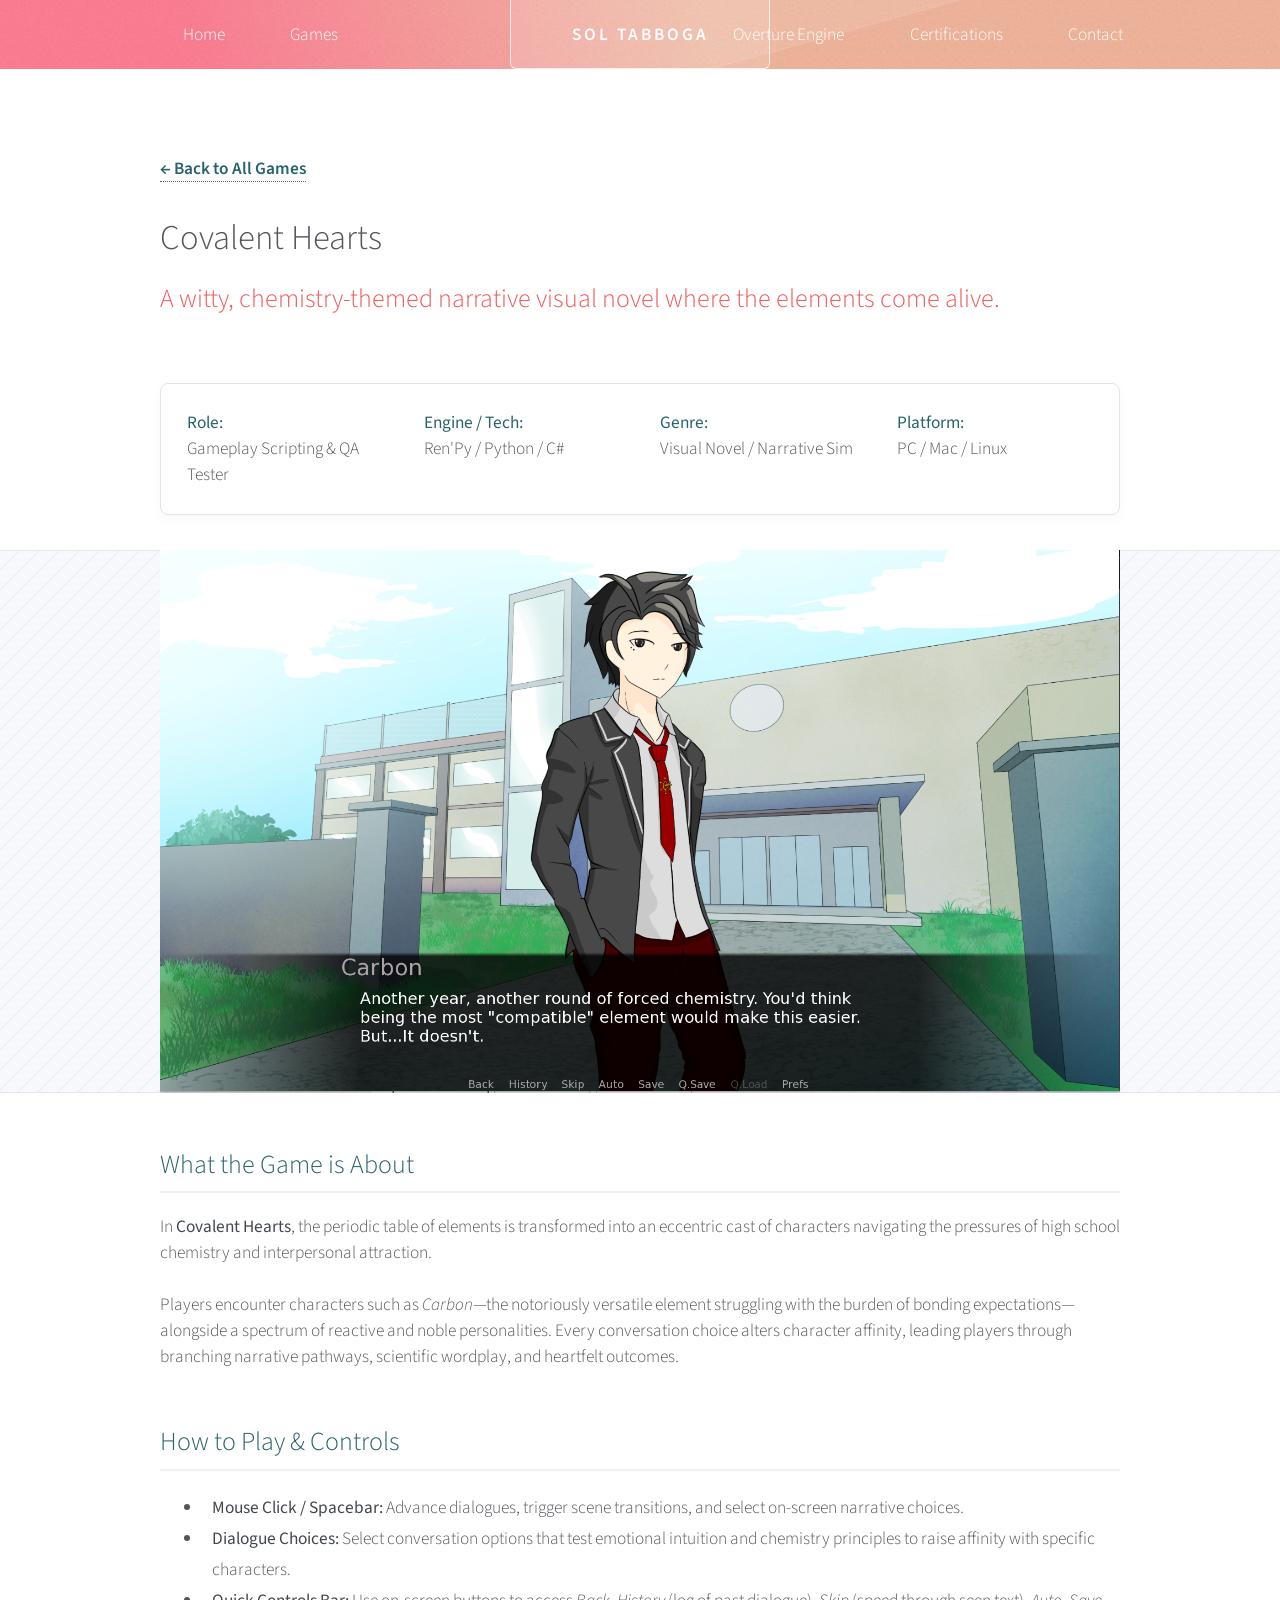
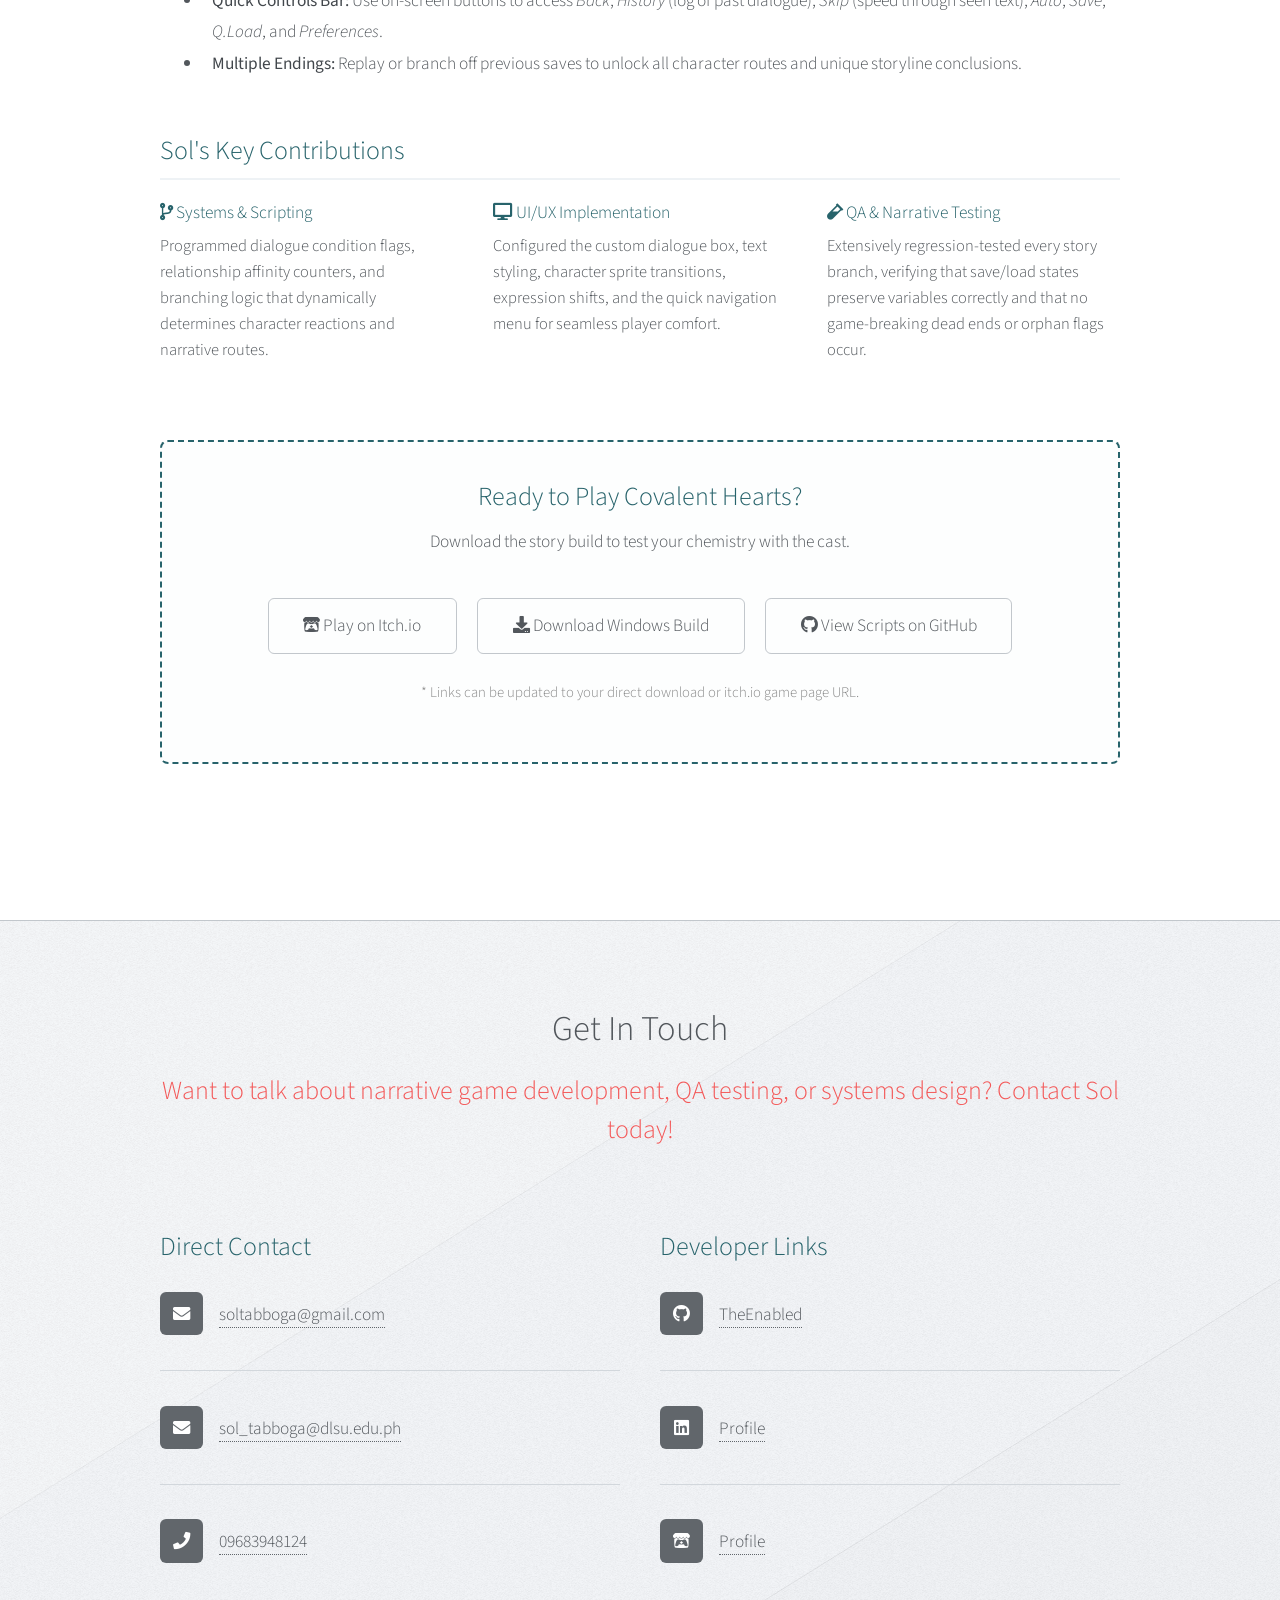
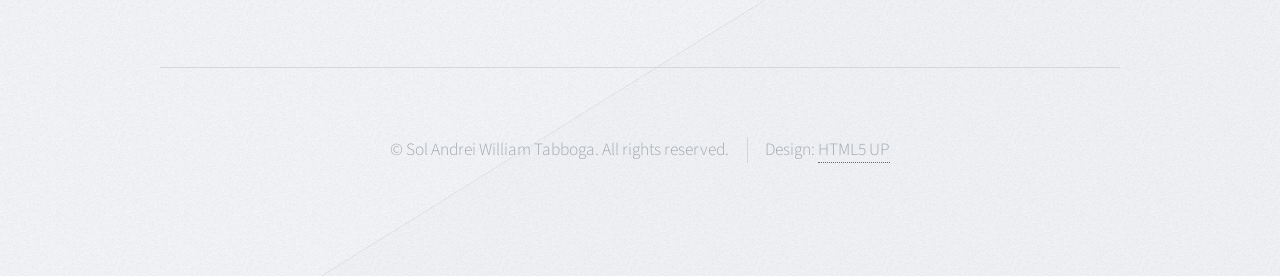
==== commit b12e0448: "Update developer profile links to GitHub: TheEnabled" ====
--- a/covalent-hearts.html
+++ b/covalent-hearts.html
@@ -180,7 +180,7 @@
 								<h3 style="margin-bottom: 1em; color: #27636b;">Developer Links</h3>
 								<ul class="divided icons">
 									<li class="icon brands fa-github">
-										<a href="https://github.com" target="_blank" rel="noopener noreferrer"><span class="extra">github.com/</span>Profile</a>
+										<a href="https://github.com/TheEnabled" target="_blank" rel="noopener noreferrer"><span class="extra">github.com/</span>TheEnabled</a>
 									</li>
 									<li class="icon brands fa-linkedin">
 										<a href="https://linkedin.com" target="_blank" rel="noopener noreferrer"><span class="extra">linkedin.com/</span>Profile</a>
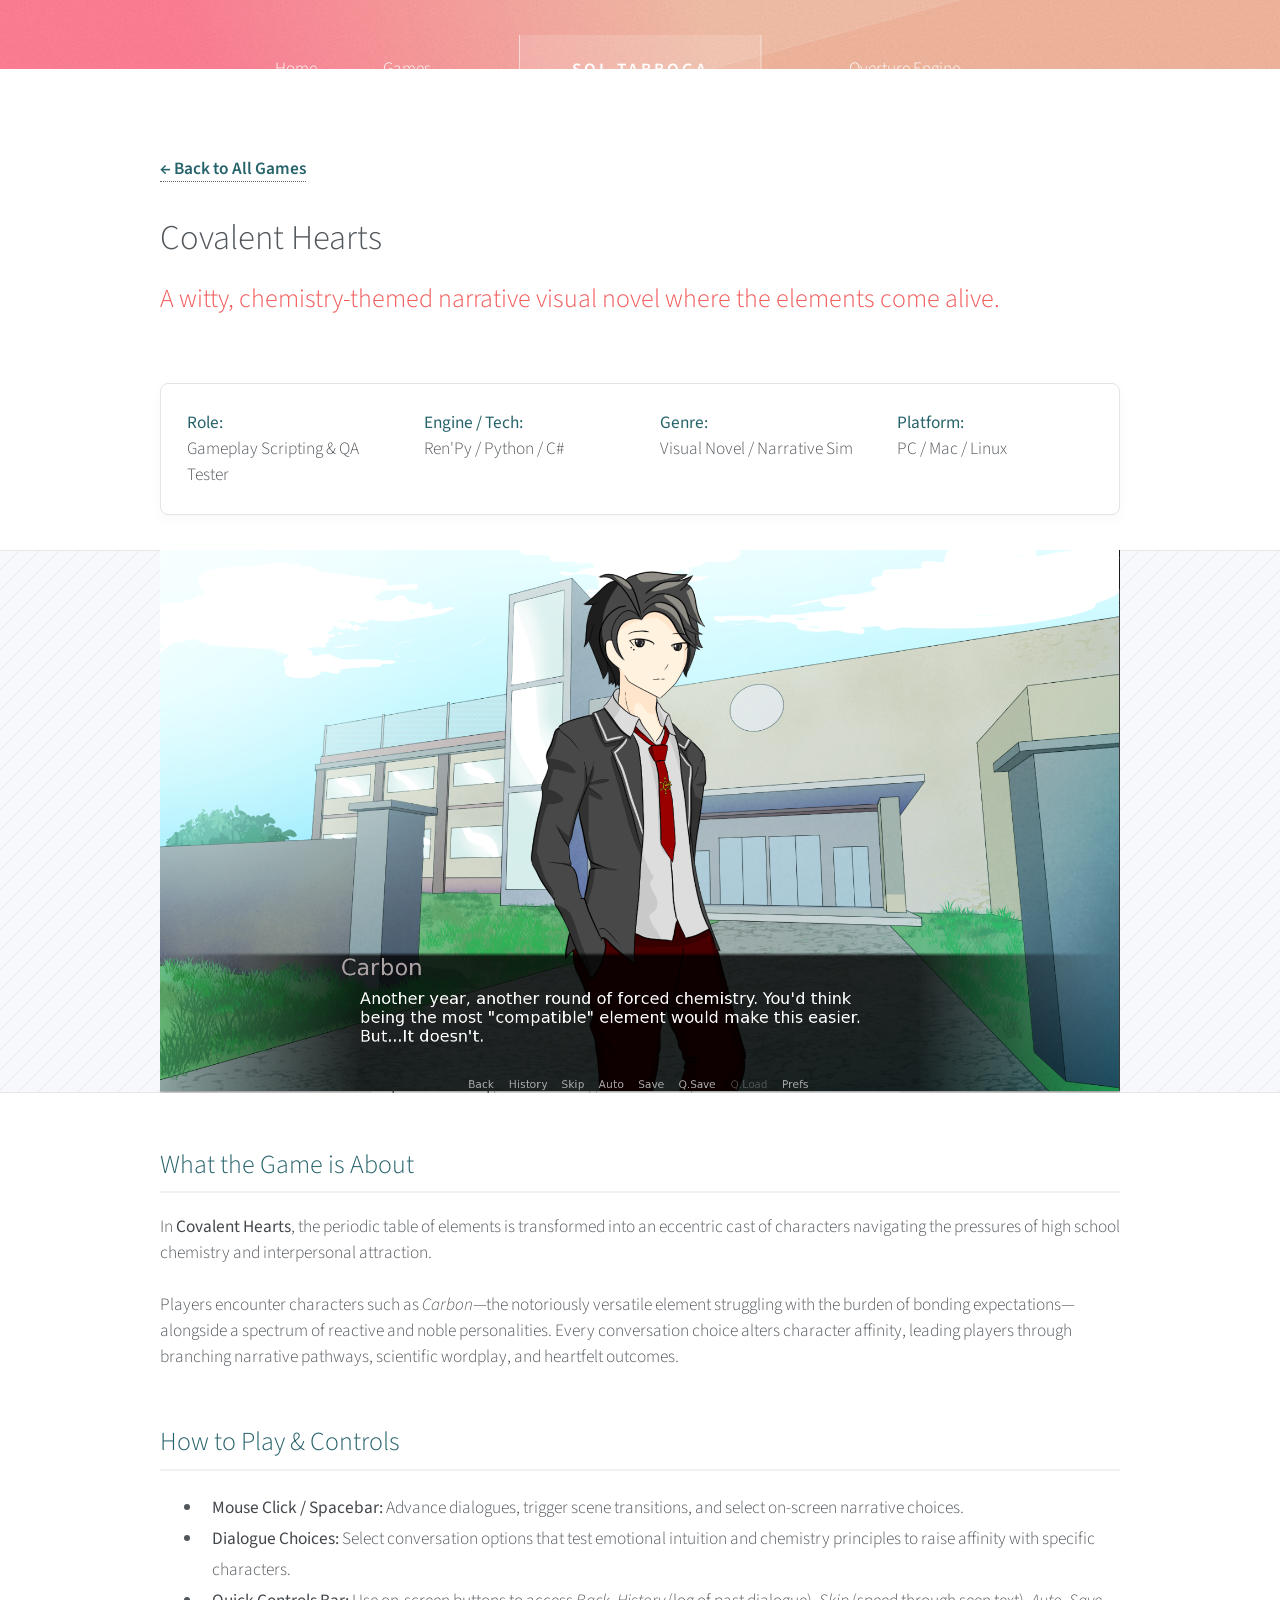
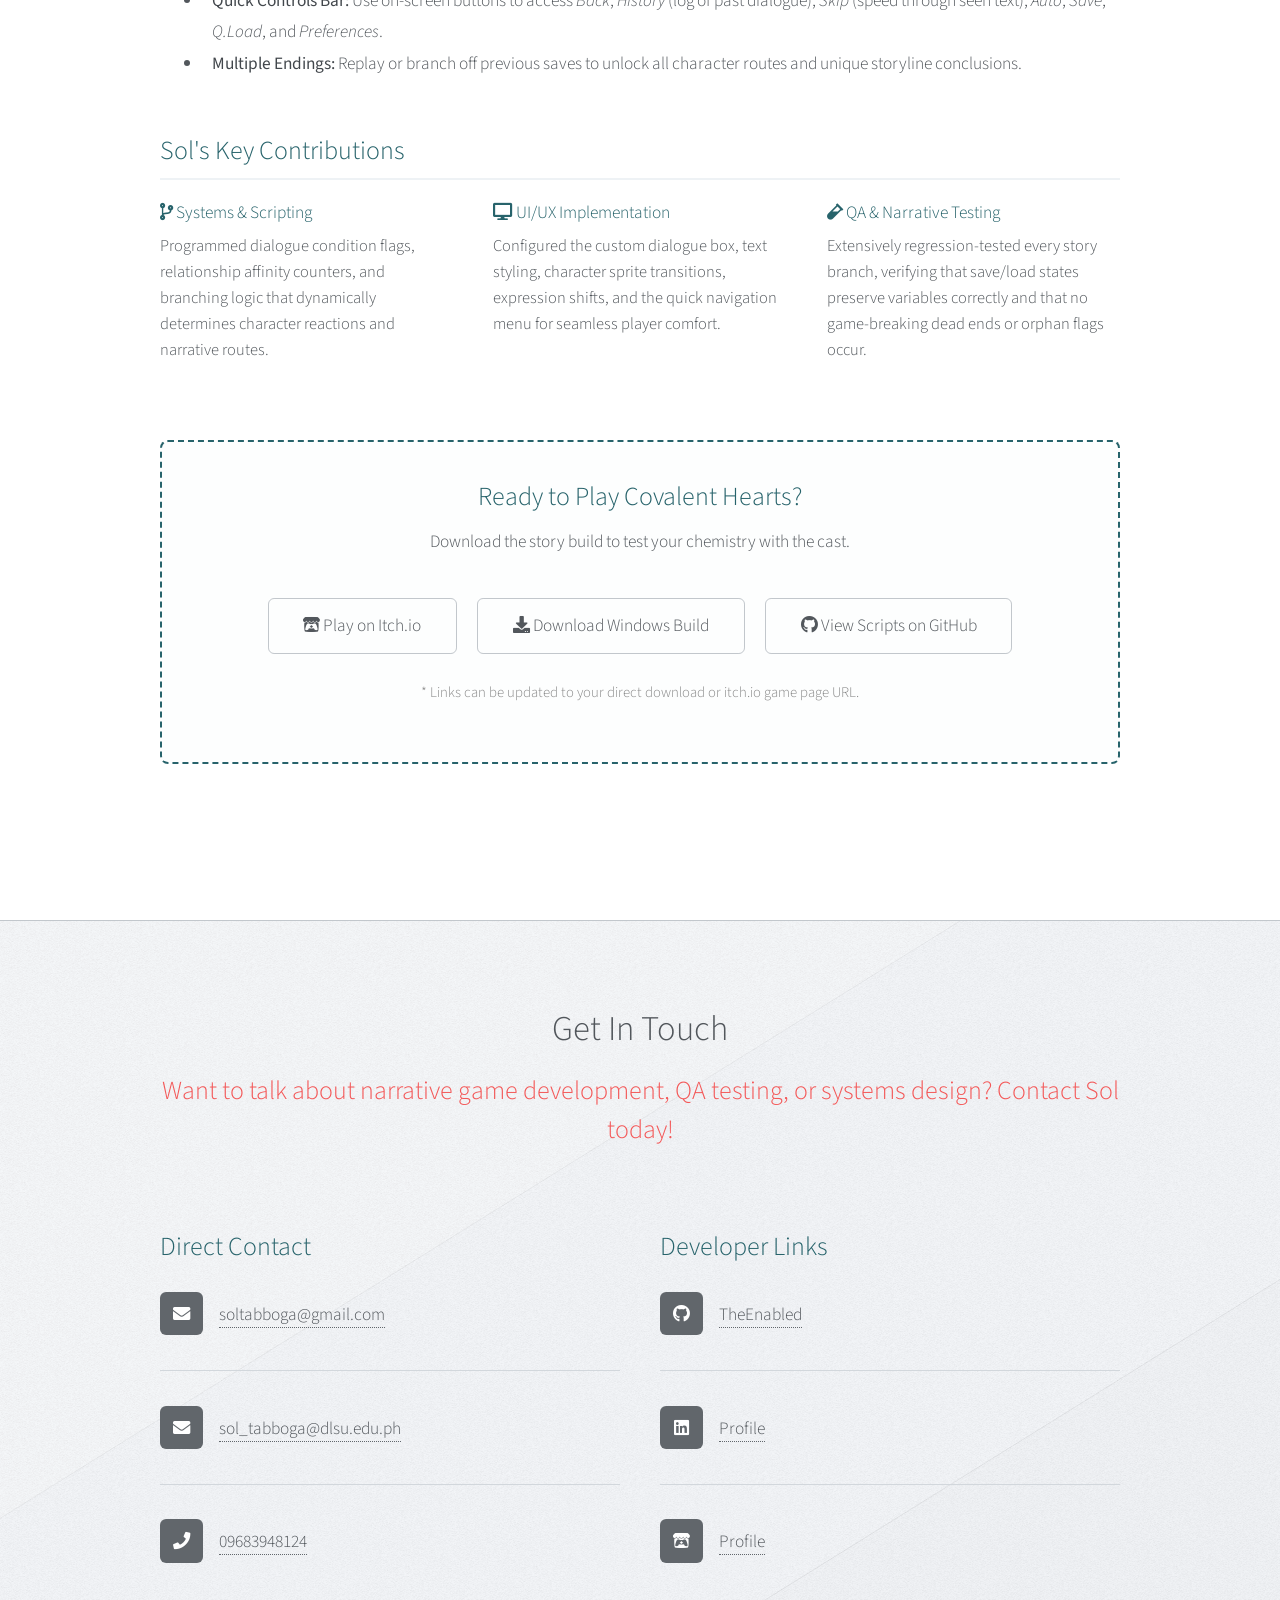
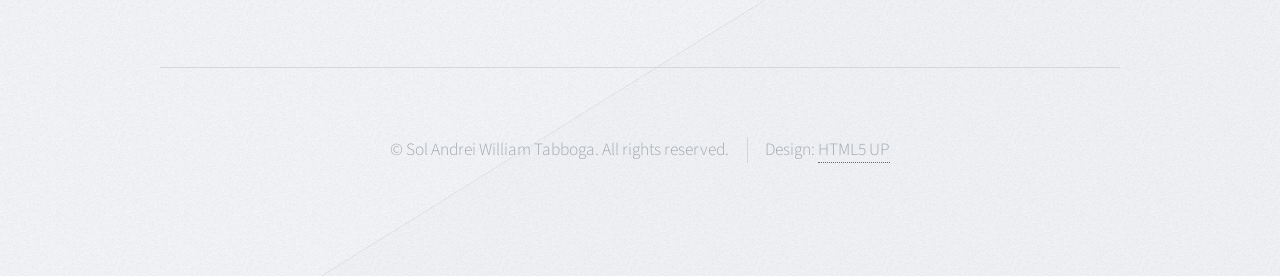
==== commit 1f11e158: "Add Paramnesia project page, update games showcase to 2x2 grid, and fix nav spacing around Sol's nam" ====
--- a/covalent-hearts.html
+++ b/covalent-hearts.html
@@ -23,17 +23,20 @@
 
 						<!-- Nav -->
 							<nav id="nav">
-								<ul>
+								<ul class="nav-left">
 									<li><a href="index.html">Home</a></li>
 									<li>
 										<a href="index.html#games">Games</a>
 										<ul>
+											<li><a href="paramnesia.html">Paramnesia</a></li>
 											<li><a href="neatly.html">Neatly</a></li>
 											<li><a href="covalent-hearts.html">Covalent Hearts</a></li>
 											<li><a href="mythos-manuscripts.html">Mythos Manuscripts</a></li>
 										</ul>
 									</li>
-									<li class="break"><a href="overture-engine.html">Overture Engine</a></li>
+								</ul>
+								<ul class="nav-right">
+									<li><a href="overture-engine.html">Overture Engine</a></li>
 									<li><a href="index.html#certifications">Certifications</a></li>
 									<li><a href="#contact">Contact</a></li>
 								</ul>
--- a/assets/css/main.css
+++ b/assets/css/main.css
@@ -3077,6 +3077,88 @@
 	scroll-behavior: smooth;
 }
 
+/* Header & Nav Layout: Guaranteed Clear Spacing around Sol's Name */
+#header {
+	position: relative;
+}
+
+#logo {
+	position: absolute;
+	z-index: 2;
+	top: 0;
+	left: 50%;
+	transform: translateX(-50%);
+	width: auto;
+	min-width: 14em;
+	margin-left: 0;
+	text-align: center;
+}
+
+#logo a {
+	display: inline-block;
+	white-space: nowrap;
+	padding: 0 1.5em;
+	height: 4em;
+	line-height: 4em;
+	border-radius: 0 0 0.4em 0.4em;
+}
+
+@media screen and (min-width: 821px) {
+	#nav {
+		position: absolute;
+		top: 0;
+		left: 0;
+		width: 100%;
+		height: 4em;
+		line-height: 4em;
+		display: block;
+	}
+
+	#nav .nav-left {
+		position: absolute;
+		top: 0;
+		left: 0;
+		right: calc(50% + 9.5em);
+		text-align: right;
+		margin: 0;
+		padding: 0;
+		list-style: none;
+	}
+
+	#nav .nav-right {
+		position: absolute;
+		top: 0;
+		left: calc(50% + 9.5em);
+		right: 0;
+		text-align: left;
+		margin: 0;
+		padding: 0;
+		list-style: none;
+	}
+
+	#nav .nav-left > li,
+	#nav .nav-right > li {
+		display: inline-block;
+		margin: 0 0.5em;
+	}
+
+	#nav .nav-left > li.break,
+	#nav .nav-right > li.break {
+		margin-left: 0 !important;
+	}
+}
+
+@media screen and (min-width: 1081px) {
+	#nav .nav-left {
+		right: calc(50% + 10.5em);
+	}
+
+	#nav .nav-right {
+		left: calc(50% + 10.5em);
+	}
+}
+
+
 .tag-badge {
 	display: inline-block;
 	background: #eef2f5;
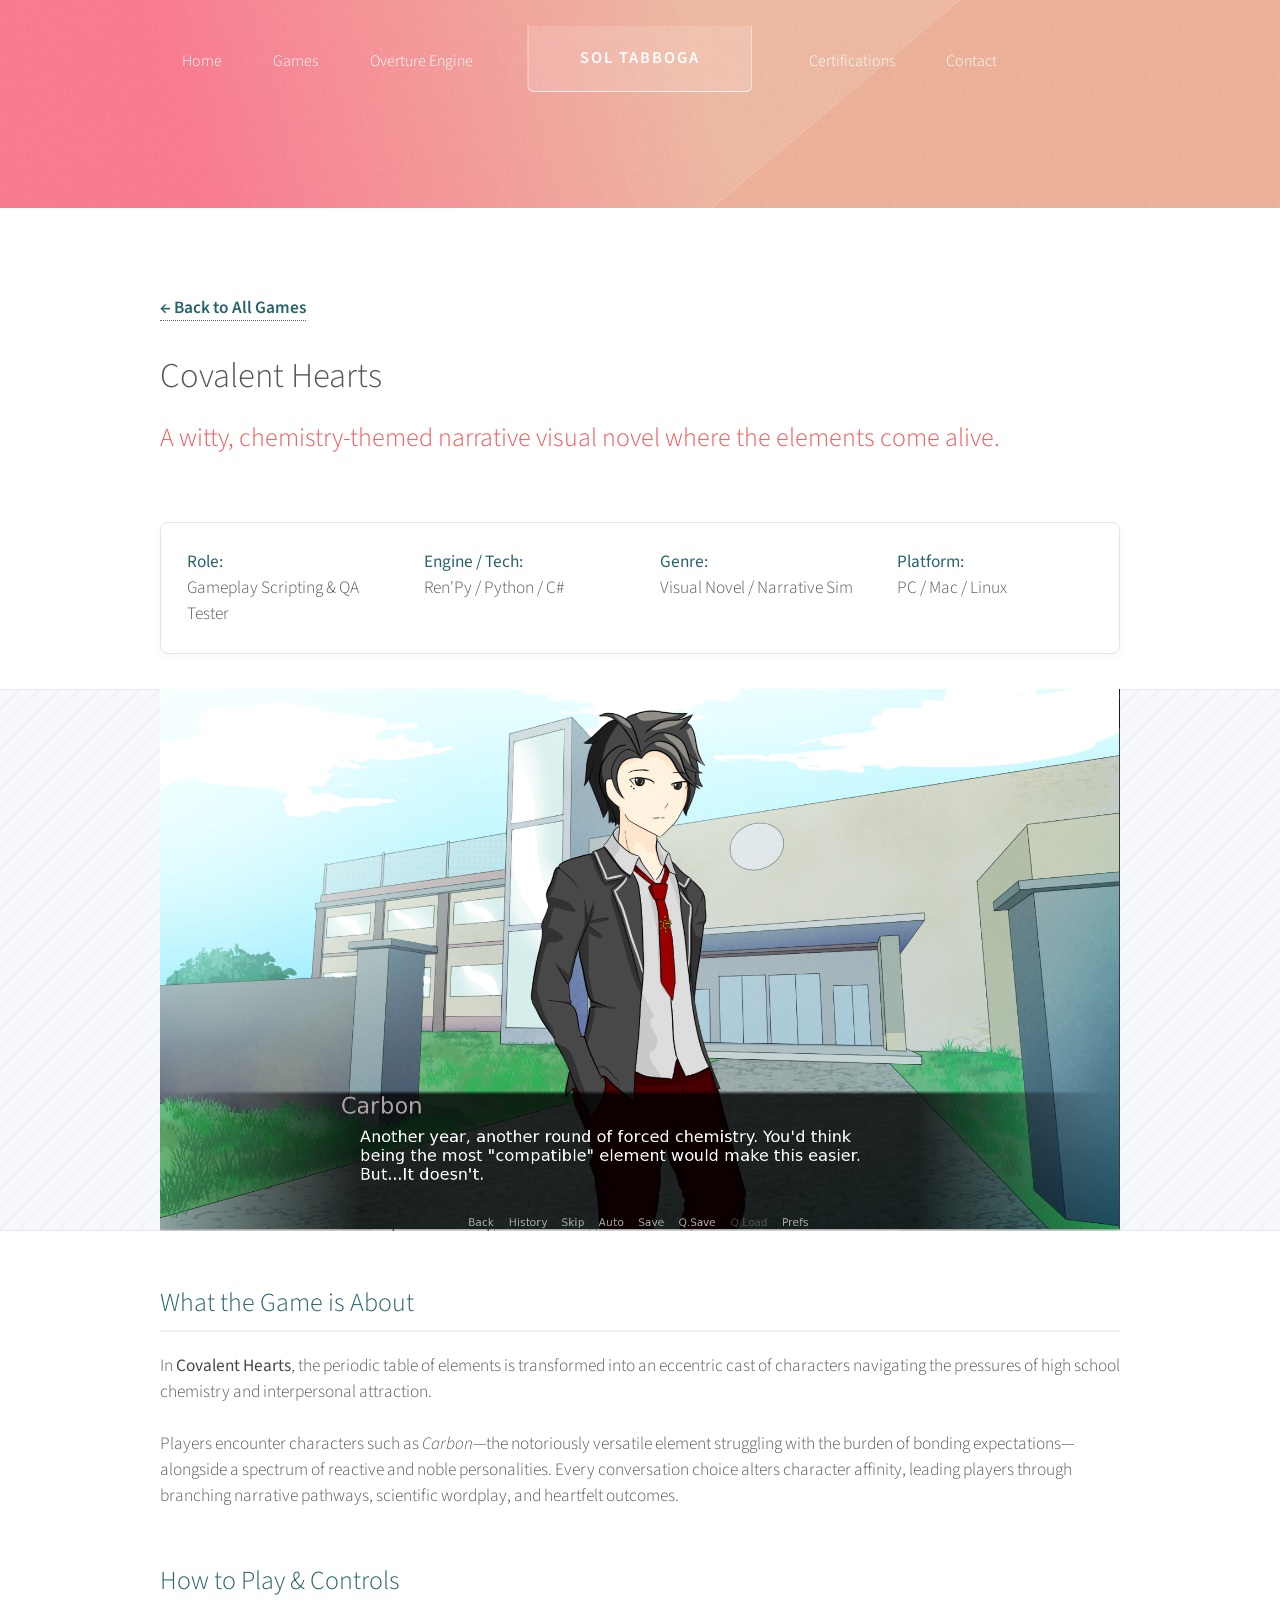
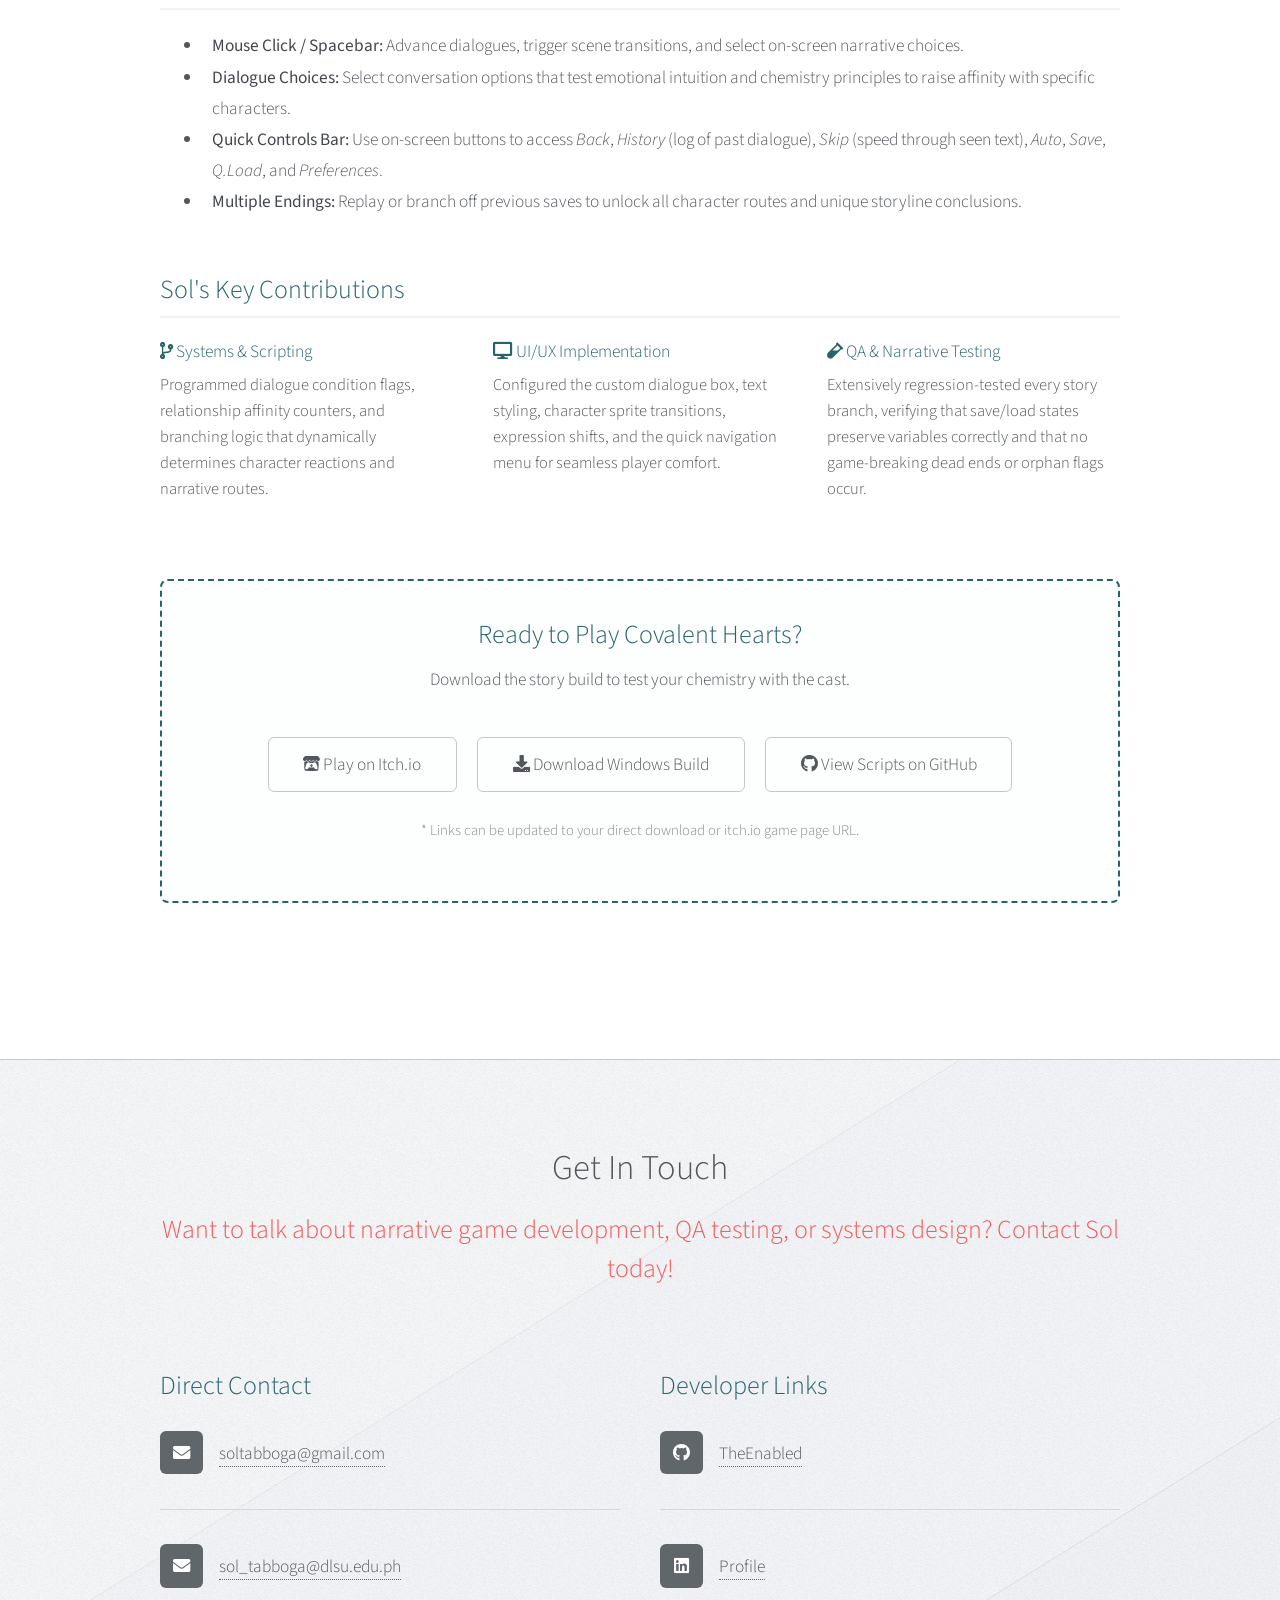
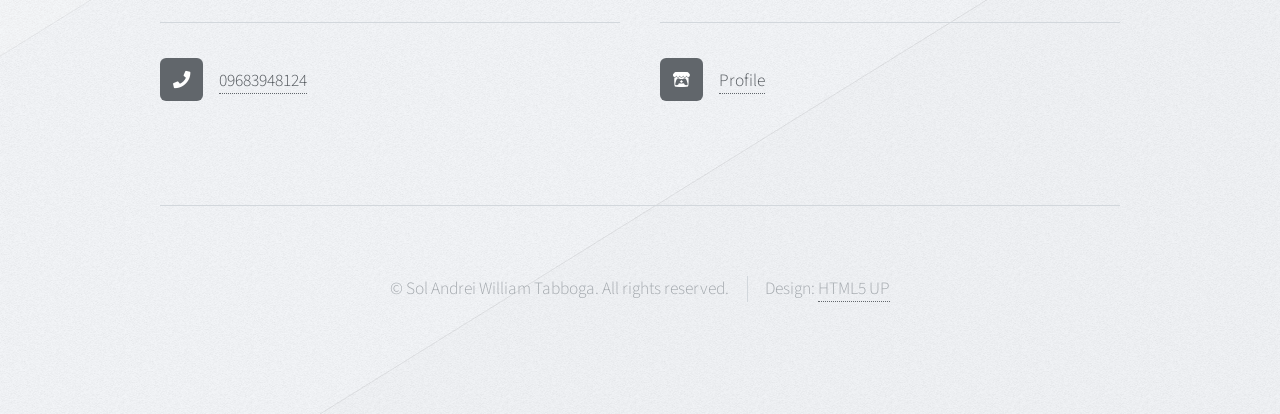
==== commit 4d9c98f8: "Fix vertical overlap between hero section and header/nav bar, and balance nav links" ====
--- a/covalent-hearts.html
+++ b/covalent-hearts.html
@@ -34,9 +34,9 @@
 											<li><a href="mythos-manuscripts.html">Mythos Manuscripts</a></li>
 										</ul>
 									</li>
+									<li><a href="overture-engine.html">Overture Engine</a></li>
 								</ul>
 								<ul class="nav-right">
-									<li><a href="overture-engine.html">Overture Engine</a></li>
 									<li><a href="index.html#certifications">Certifications</a></li>
 									<li><a href="#contact">Contact</a></li>
 								</ul>
--- a/assets/css/main.css
+++ b/assets/css/main.css
@@ -3077,9 +3077,44 @@
 	scroll-behavior: smooth;
 }
 
-/* Header & Nav Layout: Guaranteed Clear Spacing around Sol's Name */
+/* Header & Nav Layout: Guaranteed Clear Spacing around Sol's Name and Hero Section */
+
+#header-wrapper {
+	position: relative;
+	padding-top: 1.5em !important;
+}
+
+.homepage #header-wrapper {
+	padding-top: 1.5em !important;
+	padding-bottom: 6em !important;
+}
+
 #header {
 	position: relative;
+	height: 4.5em;
+	width: 100%;
+	margin-bottom: 4em;
+	display: block;
+}
+
+#hero {
+	position: relative;
+	color: #fff;
+	text-align: center;
+	z-index: 1;
+	margin-top: 2em;
+	padding: 1em 1em 0 1em !important;
+}
+
+#hero h2 {
+	margin-bottom: 0.35em;
+	font-size: 2.8em;
+	line-height: 1.25;
+	word-wrap: break-word;
+}
+
+#hero header p {
+	margin-bottom: 1.5em;
 }
 
 #logo {
@@ -3089,7 +3124,7 @@
 	left: 50%;
 	transform: translateX(-50%);
 	width: auto;
-	min-width: 14em;
+	min-width: 13em;
 	margin-left: 0;
 	text-align: center;
 }
@@ -3097,10 +3132,12 @@
 #logo a {
 	display: inline-block;
 	white-space: nowrap;
-	padding: 0 1.5em;
+	padding: 0 1.25em;
 	height: 4em;
 	line-height: 4em;
 	border-radius: 0 0 0.4em 0.4em;
+	letter-spacing: 2px;
+	font-size: 0.95em;
 }
 
 @media screen and (min-width: 821px) {
@@ -3118,28 +3155,39 @@
 		position: absolute;
 		top: 0;
 		left: 0;
-		right: calc(50% + 9.5em);
+		right: calc(50% + 8.5em);
 		text-align: right;
 		margin: 0;
 		padding: 0;
 		list-style: none;
+		white-space: nowrap;
 	}
 
 	#nav .nav-right {
 		position: absolute;
 		top: 0;
-		left: calc(50% + 9.5em);
+		left: calc(50% + 8.5em);
 		right: 0;
 		text-align: left;
 		margin: 0;
 		padding: 0;
 		list-style: none;
+		white-space: nowrap;
 	}
 
 	#nav .nav-left > li,
 	#nav .nav-right > li {
 		display: inline-block;
-		margin: 0 0.5em;
+		margin: 0 0.4em;
+	}
+
+	#nav .nav-left > li > a,
+	#nav .nav-right > li > a,
+	#nav .nav-left > li > span,
+	#nav .nav-right > li > span {
+		padding: 0.3em 0.75em;
+		font-size: 0.92em;
+		white-space: nowrap;
 	}
 
 	#nav .nav-left > li.break,
@@ -3148,15 +3196,55 @@
 	}
 }
 
-@media screen and (min-width: 1081px) {
+@media screen and (min-width: 821px) and (max-width: 1120px) {
+	#nav .nav-left > li > a,
+	#nav .nav-right > li > a,
+	#nav .nav-left > li > span,
+	#nav .nav-right > li > span {
+		padding: 0.25em 0.5em;
+		font-size: 0.82em;
+	}
+
 	#nav .nav-left {
-		right: calc(50% + 10.5em);
+		right: calc(50% + 7.5em);
 	}
 
 	#nav .nav-right {
-		left: calc(50% + 10.5em);
+		left: calc(50% + 7.5em);
+	}
+
+	#hero h2 {
+		font-size: 2.2em;
 	}
 }
+
+@media screen and (max-width: 820px) {
+	#header {
+		height: auto;
+		margin-bottom: 1.5em;
+	}
+
+	#logo {
+		position: relative;
+		left: 0;
+		transform: none;
+		width: 100%;
+		margin: 0 0 1em 0;
+	}
+
+	#nav {
+		display: none;
+	}
+
+	#hero {
+		margin-top: 1em;
+	}
+
+	#hero h2 {
+		font-size: 1.8em;
+	}
+}
+
 
 
 .tag-badge {
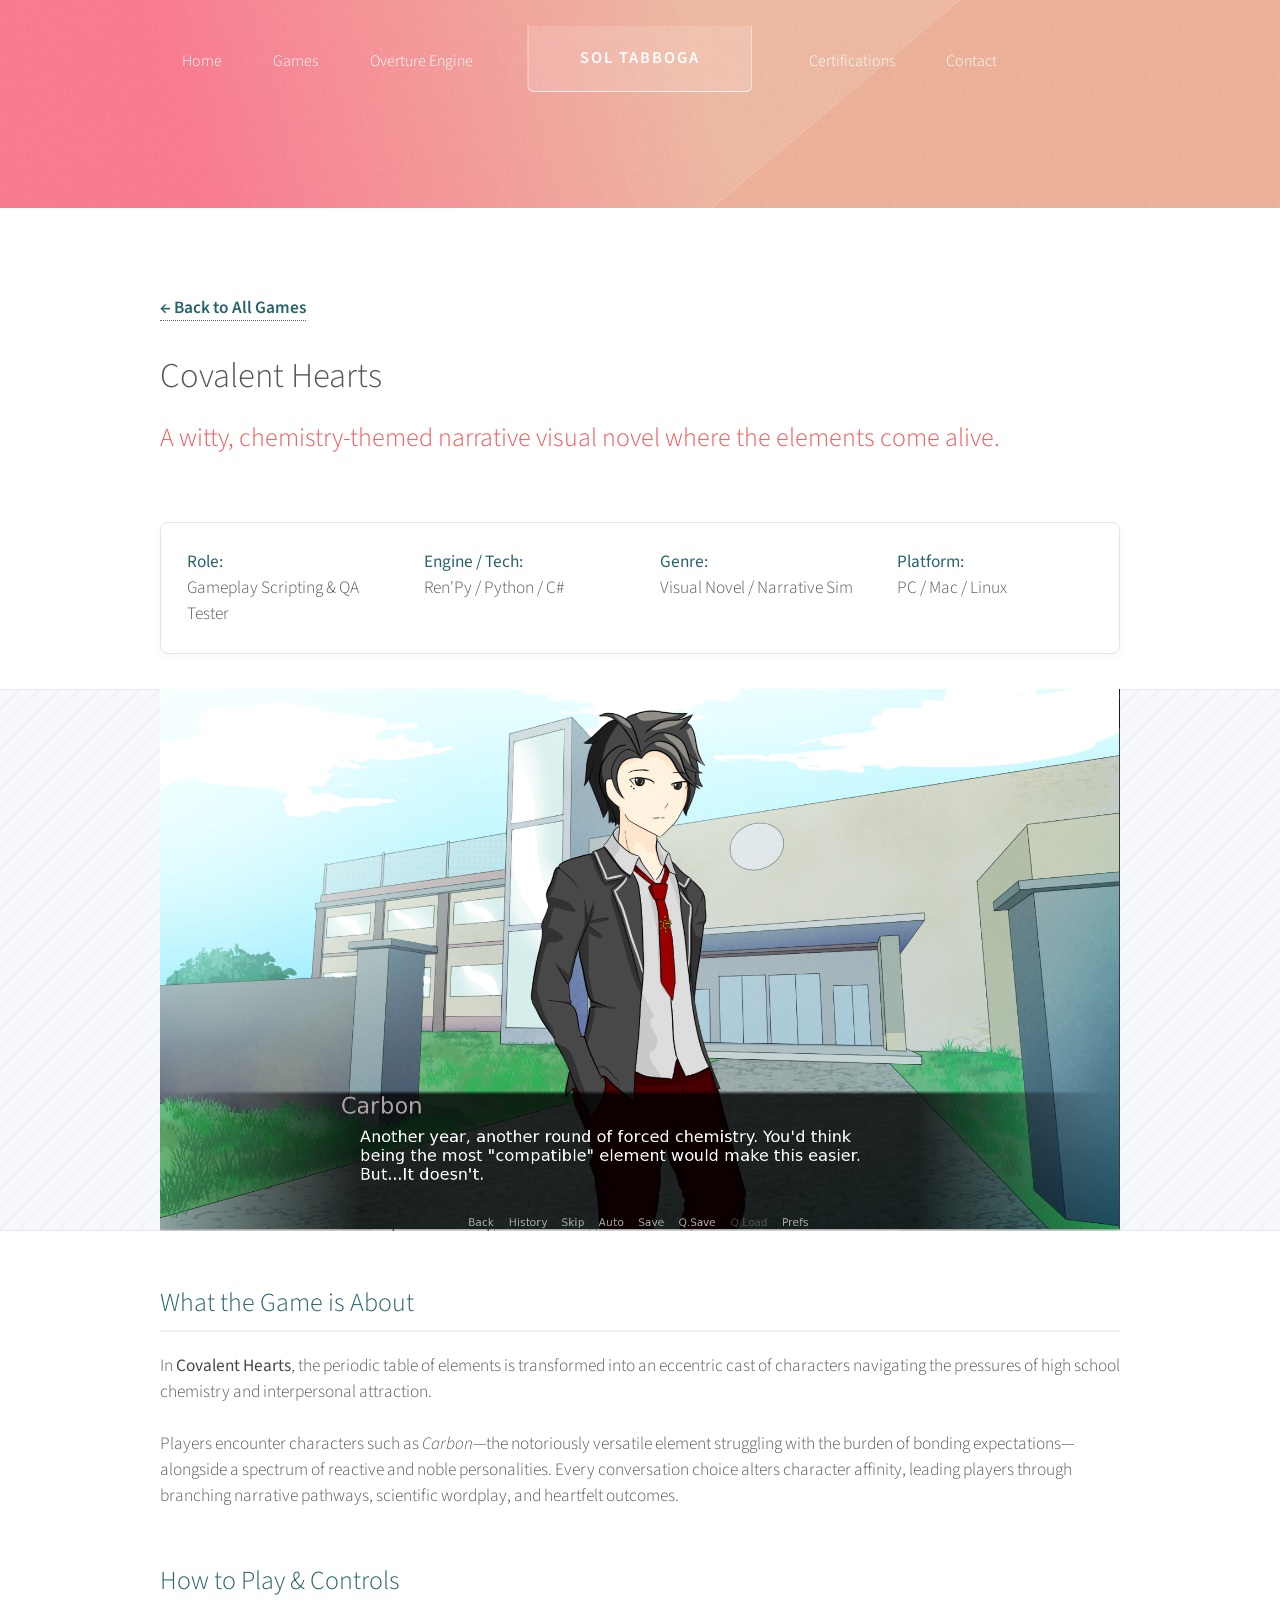
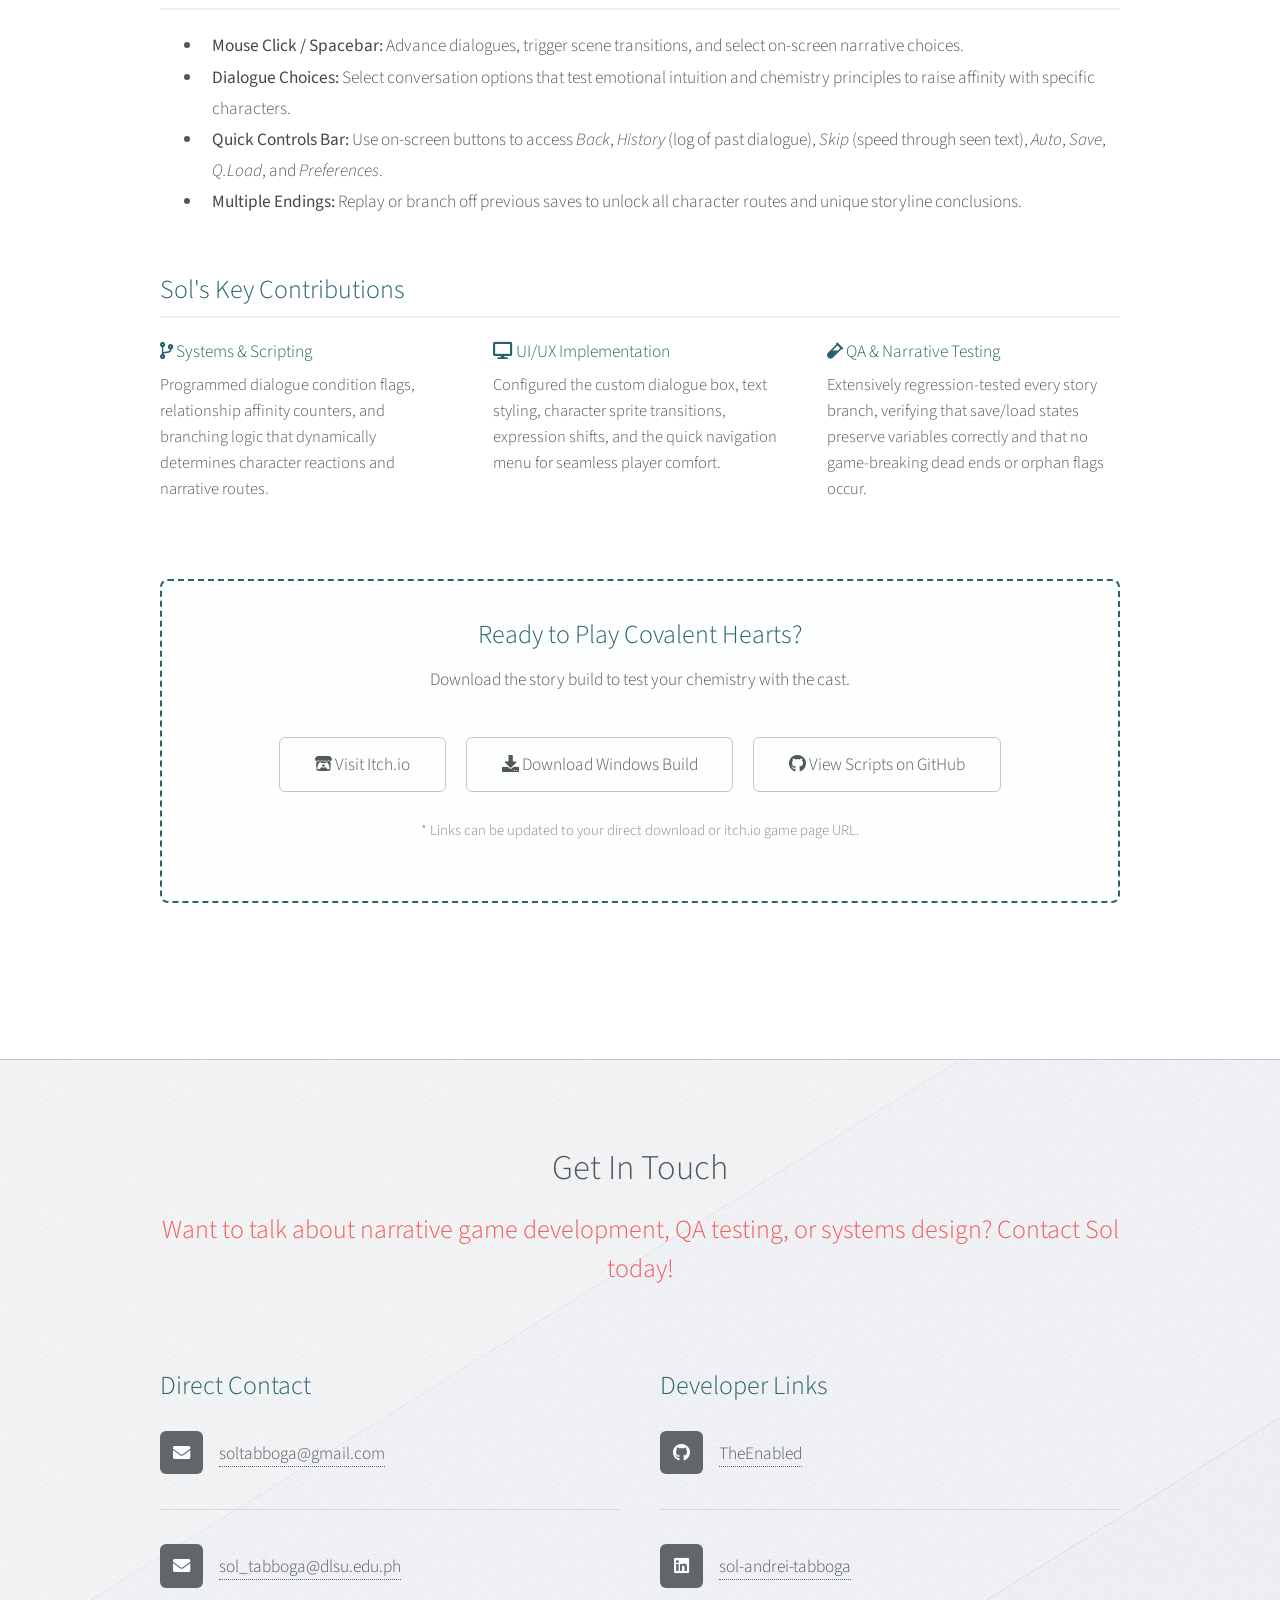
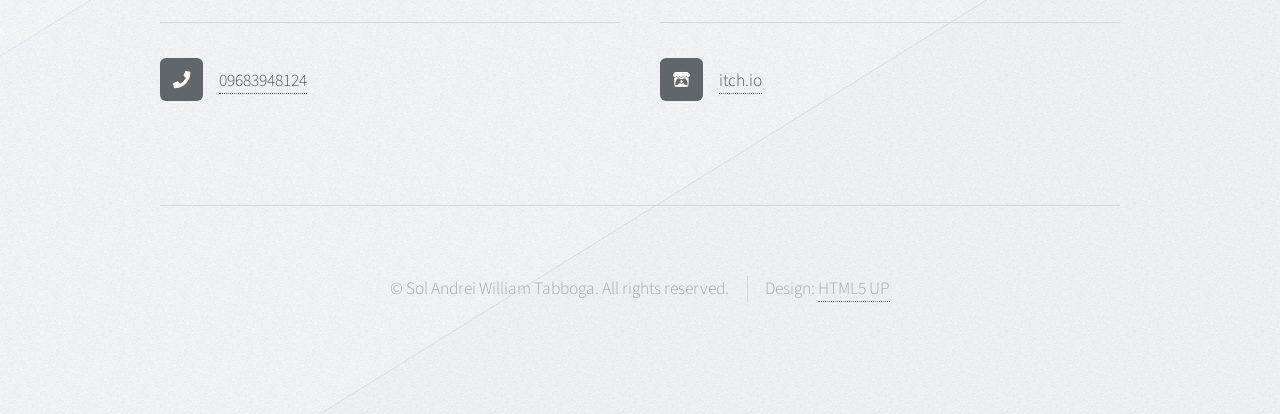
==== commit e3b8e89a: "Update project Itch.io game links and profile links for Itch.io and LinkedIn across all pages" ====
--- a/covalent-hearts.html
+++ b/covalent-hearts.html
@@ -145,9 +145,9 @@
 									<h3 style="color: #27636b; margin-bottom: 0.5em;">Ready to Play Covalent Hearts?</h3>
 									<p style="margin-bottom: 1.5em;">Download the story build to test your chemistry with the cast.</p>
 									<ul class="actions" style="justify-content: center;">
-										<li><a href="https://itch.io" target="_blank" rel="noopener noreferrer" class="button"><i class="fab fa-itch-io"></i> Play on Itch.io</a></li>
+										<li><a href="https://theenabled.itch.io/" target="_blank" rel="noopener noreferrer" class="button"><i class="fab fa-itch-io"></i> Visit Itch.io</a></li>
 										<li><a href="#" class="button alt"><i class="fas fa-download"></i> Download Windows Build</a></li>
-										<li><a href="https://github.com" target="_blank" rel="noopener noreferrer" class="button alt"><i class="fab fa-github"></i> View Scripts on GitHub</a></li>
+										<li><a href="https://github.com/TheEnabled" target="_blank" rel="noopener noreferrer" class="button alt"><i class="fab fa-github"></i> View Scripts on GitHub</a></li>
 									</ul>
 									<p style="font-size: 0.85em; color: #888; margin-top: 1em;">* Links can be updated to your direct download or itch.io game page URL.</p>
 								</div>
@@ -186,10 +186,10 @@
 										<a href="https://github.com/TheEnabled" target="_blank" rel="noopener noreferrer"><span class="extra">github.com/</span>TheEnabled</a>
 									</li>
 									<li class="icon brands fa-linkedin">
-										<a href="https://linkedin.com" target="_blank" rel="noopener noreferrer"><span class="extra">linkedin.com/</span>Profile</a>
+										<a href="https://www.linkedin.com/in/sol-andrei-tabboga-537241425" target="_blank" rel="noopener noreferrer"><span class="extra">linkedin.com/in/</span>sol-andrei-tabboga</a>
 									</li>
 									<li class="icon brands fa-itch-io">
-										<a href="https://itch.io" target="_blank" rel="noopener noreferrer"><span class="extra">itch.io/</span>Profile</a>
+										<a href="https://theenabled.itch.io/" target="_blank" rel="noopener noreferrer"><span class="extra">theenabled.</span>itch.io</a>
 									</li>
 								</ul>
 							</section>
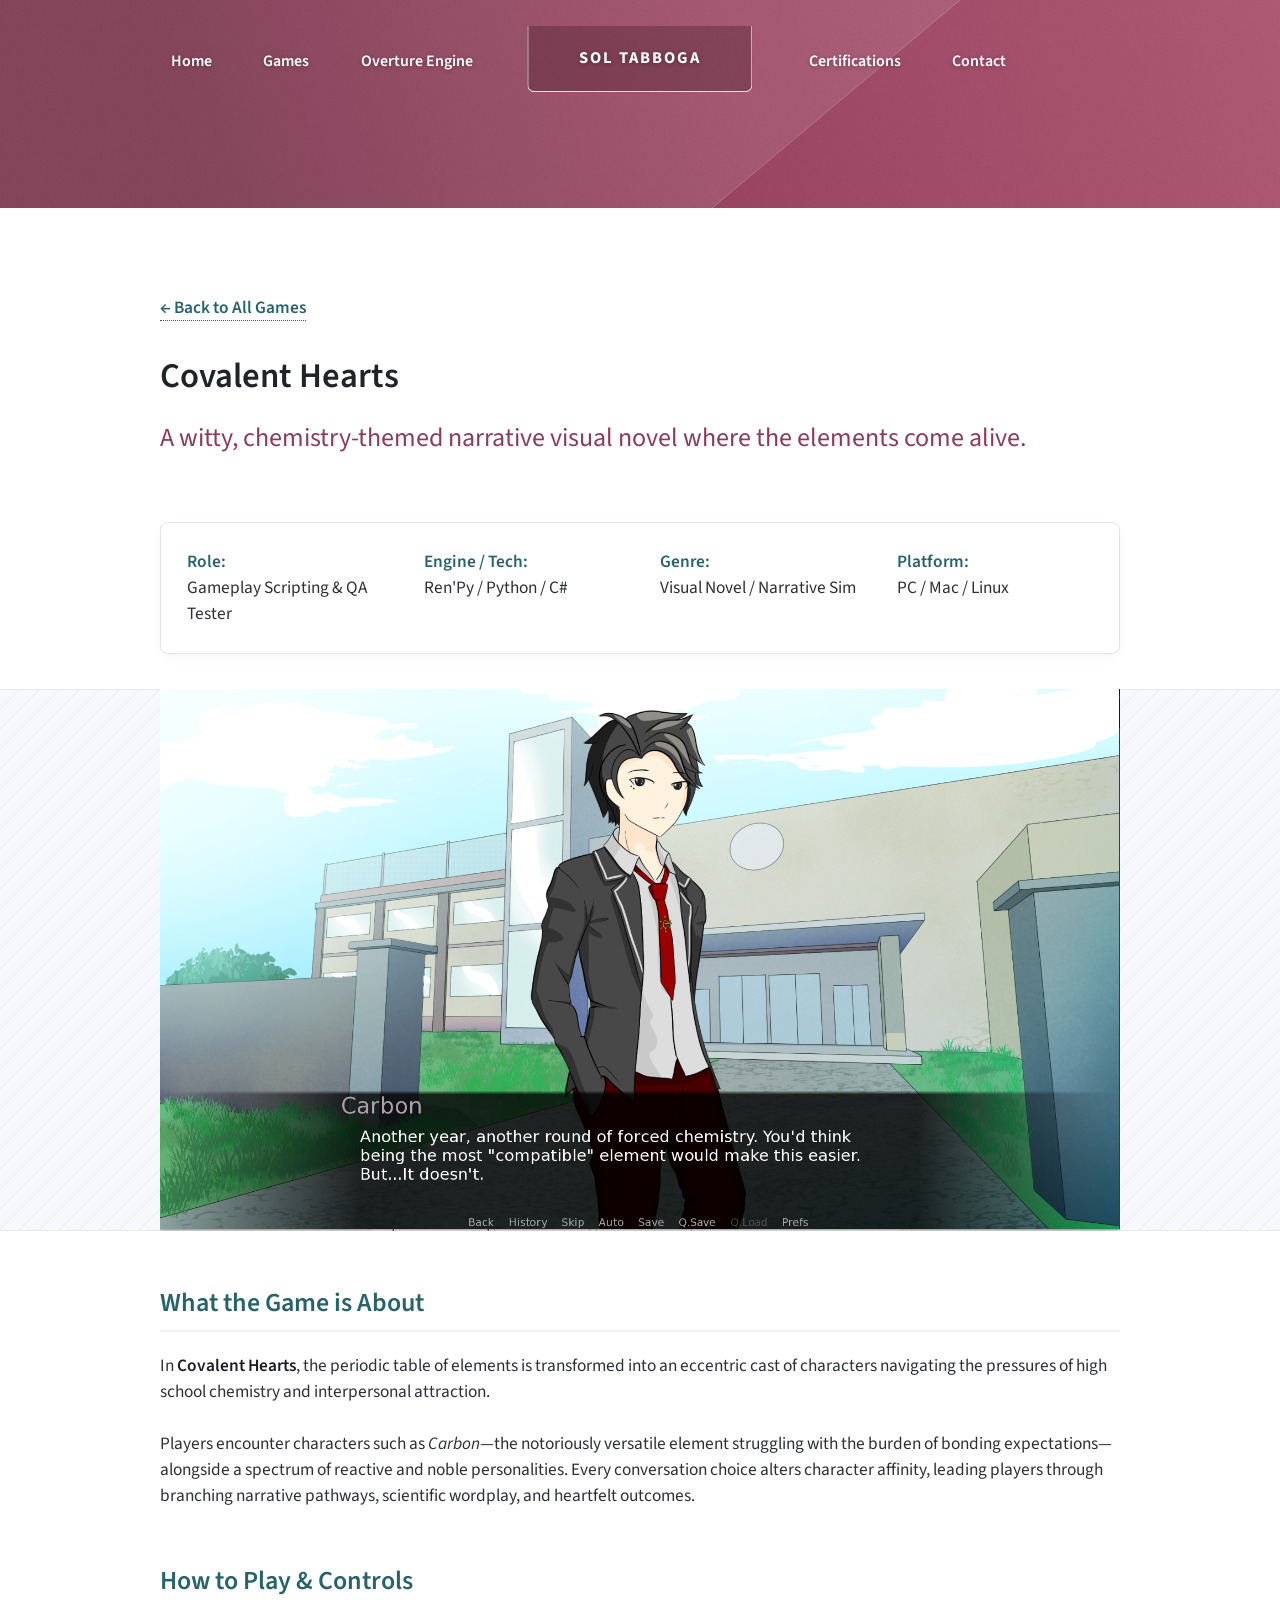
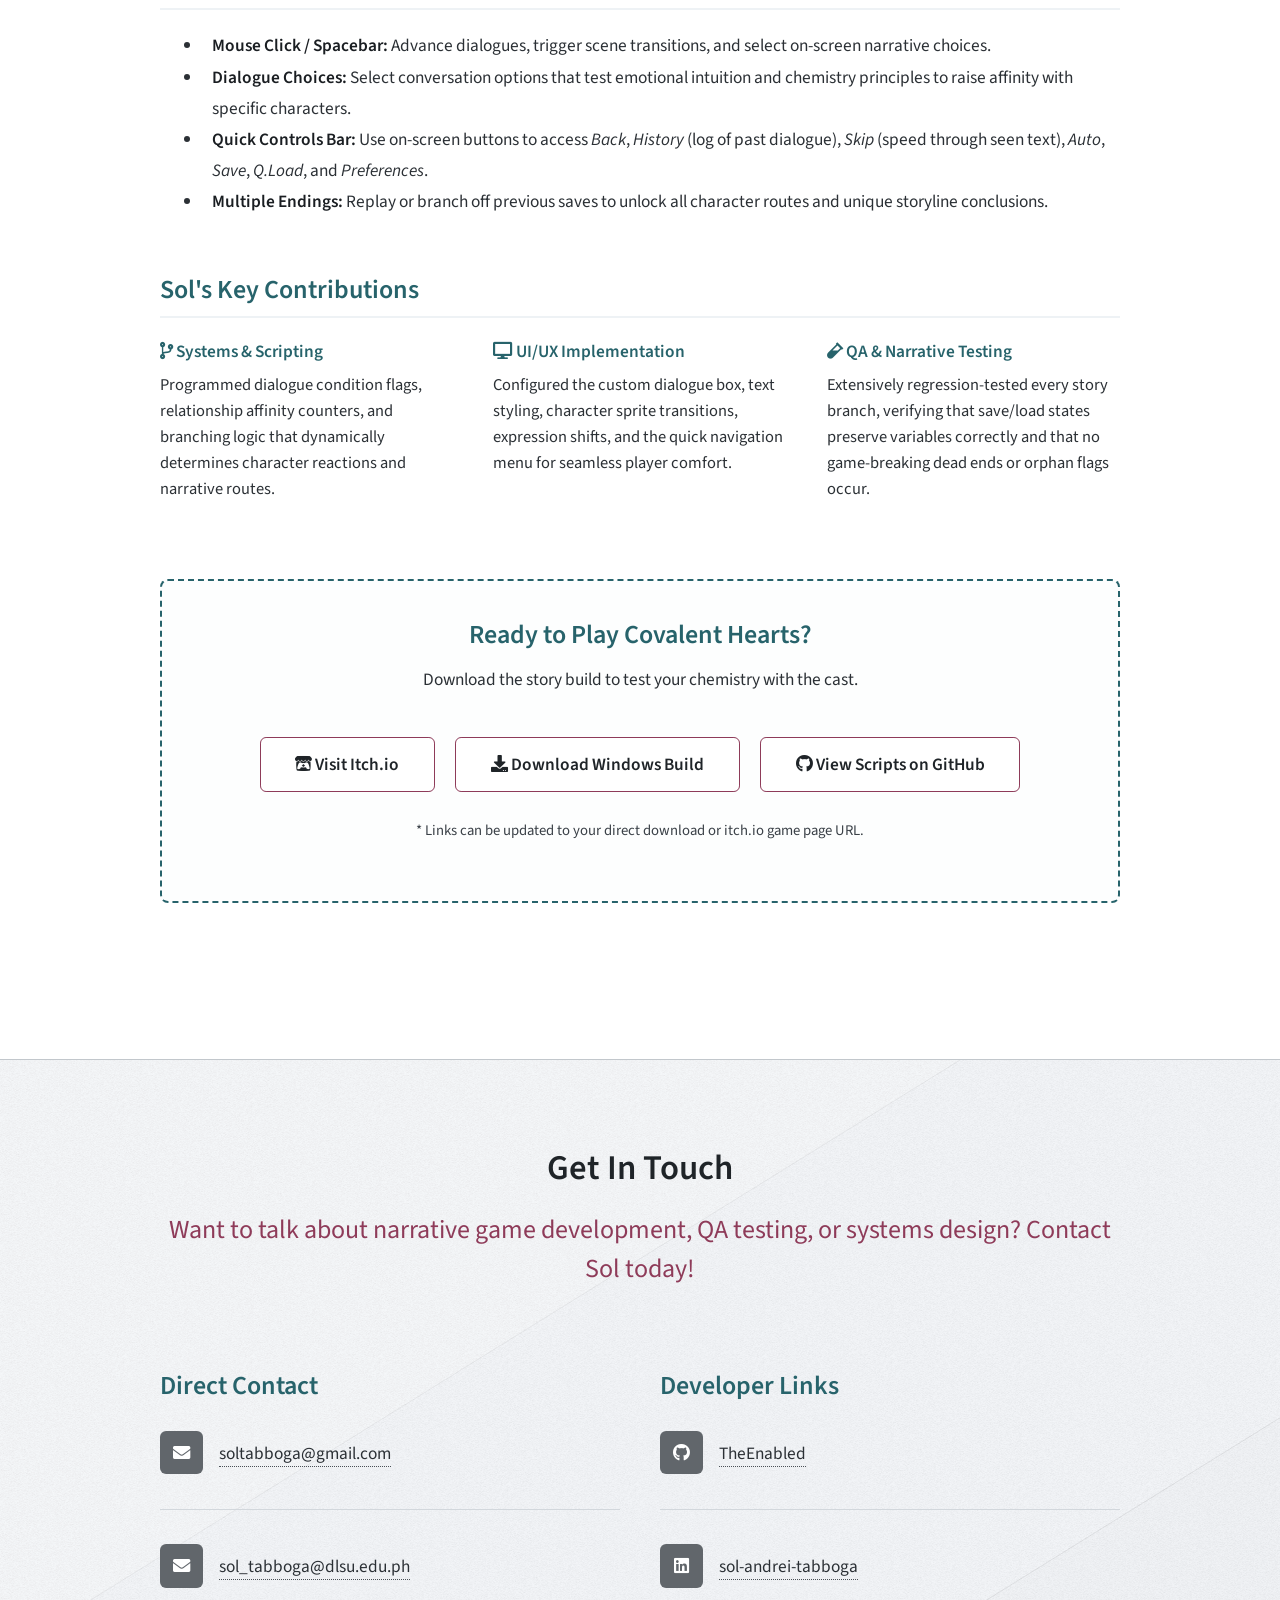
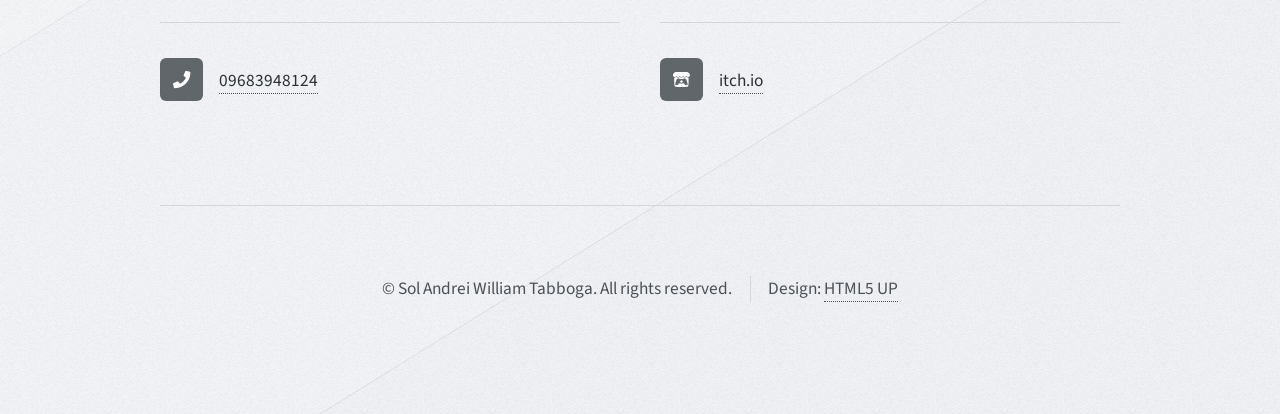
==== commit 3ffc823a: "Improve font contrast and readability; update theme to darker pastel rose-pink" ====
--- a/covalent-hearts.html
+++ b/covalent-hearts.html
@@ -149,7 +149,7 @@
 										<li><a href="#" class="button alt"><i class="fas fa-download"></i> Download Windows Build</a></li>
 										<li><a href="https://github.com/TheEnabled" target="_blank" rel="noopener noreferrer" class="button alt"><i class="fab fa-github"></i> View Scripts on GitHub</a></li>
 									</ul>
-									<p style="font-size: 0.85em; color: #888; margin-top: 1em;">* Links can be updated to your direct download or itch.io game page URL.</p>
+									<p style="font-size: 0.85em; color: #3a4047; margin-top: 1em;">* Links can be updated to your direct download or itch.io game page URL.</p>
 								</div>
 
 							</article>
--- a/assets/css/main.css
+++ b/assets/css/main.css
@@ -1,5 +1,5 @@
 @import url("fontawesome-all.min.css");
-@import url("https://fonts.googleapis.com/css?family=Source+Sans+Pro:300,300italic,400,400italic,600");
+@import url("https://fonts.googleapis.com/css?family=Source+Sans+Pro:300,300italic,400,400italic,600,700");
 
 /*
 	Telephasic by HTML5 UP
@@ -89,8 +89,8 @@
 	body {
 		background: #f5f7fa;
 		font-family: 'Source Sans Pro', sans-serif;
-		font-weight: 300;
-		color: #52575c;
+		font-weight: 400;
+		color: #2b3035;
 		line-height: 1.75em;
 		font-size: 14pt;
 	}
@@ -108,15 +108,15 @@
 
 	input, textarea, select {
 		font-family: 'Source Sans Pro', sans-serif;
-		font-weight: 300;
-		color: #52575c;
+		font-weight: 400;
+		color: #2b3035;
 		line-height: 1.75em;
 		font-size: 15pt;
 	}
 
 	h1, h2, h3, h4, h5, h6 {
-		font-weight: 300;
-		color: #52575c;
+		font-weight: 600;
+		color: #1f2428;
 	}
 
 	h1 a, h2 a, h3 a, h4 a, h5 a, h6 a {
@@ -141,17 +141,17 @@
 		transition: color 0.25s ease-in-out, border-color 0.25s ease-in-out, background-color 0.25s ease-in-out;
 		color: inherit;
 		text-decoration: none;
-		border-bottom: dotted 1px #62676c;
+		border-bottom: dotted 1px #4a5056;
 	}
 
 		a:hover {
-			color: #f35858;
+			color: #8E3B59;
 			border-bottom-color: rgba(255, 255, 255, 0);
 		}
 
 	strong, b {
-		font-weight: 400;
-		color: #42474c;
+		font-weight: 600;
+		color: #1a1e22;
 	}
 
 	em, i {
@@ -220,7 +220,8 @@
 
 		header > p {
 			display: block;
-			color: #f35858;
+			color: #8E3B59;
+			font-weight: 400;
 			padding: 0.75em 0 1em 0;
 			font-size: 1.5em;
 			line-height: 1.5em;
@@ -2006,10 +2007,11 @@
 		-ms-transition: color 0.25s ease-in-out, border-color 0.25s ease-in-out, background-color 0.25s ease-in-out;
 		transition: color 0.25s ease-in-out, border-color 0.25s ease-in-out, background-color 0.25s ease-in-out;
 		display: inline-block;
-		color: inherit;
-		background: none;
+		color: #1f2428;
+		font-weight: 600;
+		background: #ffffff;
 		text-decoration: none;
-		border: solid 1px #c2c7cc;
+		border: solid 1.5px #8E3B59;
 		border-radius: 0.35em;
 		padding: 0.8em 2em 0.8em 2em;
 		cursor: pointer;
@@ -2021,8 +2023,9 @@
 		input[type="reset"]:hover,
 		button:hover,
 		.button:hover {
-			color: #f35858;
-			border-color: rgba(243, 88, 88, 0.5);
+			color: #ffffff !important;
+			background-color: #8E3B59;
+			border-color: #8E3B59;
 		}
 
 /* Icons */
@@ -2096,11 +2099,11 @@
 		position: relative;
 		padding: 4em 0 2em 0;
 		background-image: url("images/header.svg");
-		background-image: url("images/overlay.png"), url("images/header.svg"), -moz-linear-gradient(75deg, #FF7088 15%, #F2B69D 55%);
-		background-image: url("images/overlay.png"), url("images/header.svg"), -webkit-linear-gradient(75deg, #FF7088 15%, #F2B69D 55%);
-		background-image: url("images/overlay.png"), url("images/header.svg"), -ms-linear-gradient(75deg, #FF7088 15%, #F2B69D 55%);
-		background-image: url("images/overlay.png"), url("images/header.svg"), linear-gradient(75deg, #FF7088 15%, #F2B69D 55%);
-		background-color: #f08c89;
+		background-image: url("images/overlay.png"), url("images/header.svg"), -moz-linear-gradient(75deg, #7A324B 15%, #9E4765 55%, #B35C77 100%);
+		background-image: url("images/overlay.png"), url("images/header.svg"), -webkit-linear-gradient(75deg, #7A324B 15%, #9E4765 55%, #B35C77 100%);
+		background-image: url("images/overlay.png"), url("images/header.svg"), -ms-linear-gradient(75deg, #7A324B 15%, #9E4765 55%, #B35C77 100%);
+		background-image: url("images/overlay.png"), url("images/header.svg"), linear-gradient(75deg, #7A324B 15%, #9E4765 55%, #B35C77 100%);
+		background-color: #8E3B59;
 		background-size: 100% 620%;
 		background-size: 128px 128px, 100% 620%, auto;
 		background-repeat: repeat, no-repeat, no-repeat;
@@ -2146,18 +2149,19 @@
 			width: 100%;
 			height: 4em;
 			line-height: 4em;
-			background: rgba(255, 255, 255, 0.15);
+			background: rgba(45, 12, 24, 0.28);
 			border: solid 1px;
 			border-color: #fff;
-			border-color: rgba(255, 255, 255, 0.75);
+			border-color: rgba(255, 255, 255, 0.85);
 			border-top: 0;
 			border-radius: 0 0 0.35em 0.35em;
 			color: #fff;
 			display: inline-block;
-			font-weight: 600;
+			font-weight: 700;
 			letter-spacing: 3px;
 			text-align: center;
 			text-transform: uppercase;
+			text-shadow: 0 1px 4px rgba(35, 10, 20, 0.4);
 		}
 
 	#nav {
@@ -2185,6 +2189,8 @@
 
 				#nav > ul > li > span, #nav > ul > li > a {
 					color: #fff;
+					font-weight: 600;
+					text-shadow: 0 1px 4px rgba(35, 10, 20, 0.35);
 					text-decoration: none;
 					outline: 0;
 					border: 0;
@@ -2198,9 +2204,10 @@
 					transition: border-color 0.25s ease-in-out, background-color 0.25s ease-in-out;
 				}
 
-				#nav > ul > li.active > span, #nav > ul > li.active > a {
-					border-color: rgba(255, 255, 255, 0.75);
-					background-color: rgba(255, 255, 255, 0.15);
+				#nav > ul > li.active > span, #nav > ul > li.active > a,
+				#nav > ul > li:hover > span, #nav > ul > li:hover > a {
+					border-color: rgba(255, 255, 255, 0.85);
+					background-color: rgba(45, 12, 24, 0.28);
 					color: #fff;
 				}
 
@@ -2220,7 +2227,7 @@
 		background: #fff;
 		line-height: 1em;
 		padding: 0.85em 0 0.85em 0;
-		box-shadow: 0px 1px 3px 0px rgba(0, 0, 0, 0.25);
+		box-shadow: 0px 4px 12px 0px rgba(0, 0, 0, 0.25);
 		margin-top: -0.8em;
 		list-style: none;
 	}
@@ -2228,6 +2235,8 @@
 		.dropotron a, .dropotron span {
 			display: block;
 			padding: 0.65em 1em 0.65em 1em;
+			color: #1f2428;
+			font-weight: 600;
 			border-top: solid 1px #e8e8e8;
 			border-bottom: 0;
 		}
@@ -2240,8 +2249,9 @@
 				border-top: 0;
 			}
 
-			.dropotron li.active > a, .dropotron li.active > span {
-				color: #f35858;
+			.dropotron li.active > a, .dropotron li.active > span,
+			.dropotron li:hover > a, .dropotron li:hover > span {
+				color: #8E3B59;
 			}
 
 		.dropotron.level-0 {
@@ -2285,10 +2295,13 @@
 		#hero h2 {
 			color: #fff;
 			font-size: 3em;
+			font-weight: 700;
+			text-shadow: 0 2px 6px rgba(35, 10, 20, 0.35);
 		}
 
 		#hero strong {
-			color: inherit;
+			color: #fff;
+			font-weight: 700;
 		}
 
 		#hero header > span {
@@ -2296,22 +2309,12 @@
 		}
 
 		#hero p {
+			color: #fff;
 			font-size: 1.5em;
 			line-height: 1.5em;
-		}
-
-		#hero .button {
-			background: #fff;
-			border-color: rgba(255, 255, 255, 0);
-			color: #f08c89;
-			font-size: 1.25em;
-		}
-
-			#hero .button:hover {
-				border-color: rgba(255, 255, 255, 0.75);
-				background-color: rgba(255, 255, 255, 0.15);
-				color: #fff;
-			}
+			font-weight: 400;
+			text-shadow: 0 1px 4px rgba(35, 10, 20, 0.3);
+		}
 
 		#hero a {
 			color: #fff;
@@ -2321,6 +2324,30 @@
 
 			#hero a:hover {
 				border-color: rgba(255, 255, 255, 0);
+			}
+
+		#hero .button {
+			background: #ffffff;
+			border: solid 2px #ffffff;
+			color: #7A324B !important;
+			font-weight: 700;
+			font-size: 1.25em;
+			text-shadow: none;
+			box-shadow: 0 4px 12px rgba(35, 10, 20, 0.2);
+		}
+
+		#hero .button.alt {
+			background: rgba(45, 12, 24, 0.45);
+			border: solid 2px rgba(255, 255, 255, 0.9);
+			color: #ffffff !important;
+			font-weight: 600;
+		}
+
+			#hero .button:hover,
+			#hero .button.alt:hover {
+				border-color: #ffffff;
+				background-color: #5E2238;
+				color: #ffffff !important;
 			}
 
 /* Promo */
@@ -2393,7 +2420,8 @@
 		z-index: 1;
 		text-align: center;
 		border-top: solid 1px #d2d7dc;
-		color: #a2a7ac;
+		color: #4a5056;
+		font-weight: 400;
 		padding-top: 4em;
 		margin-top: 6em;
 	}
